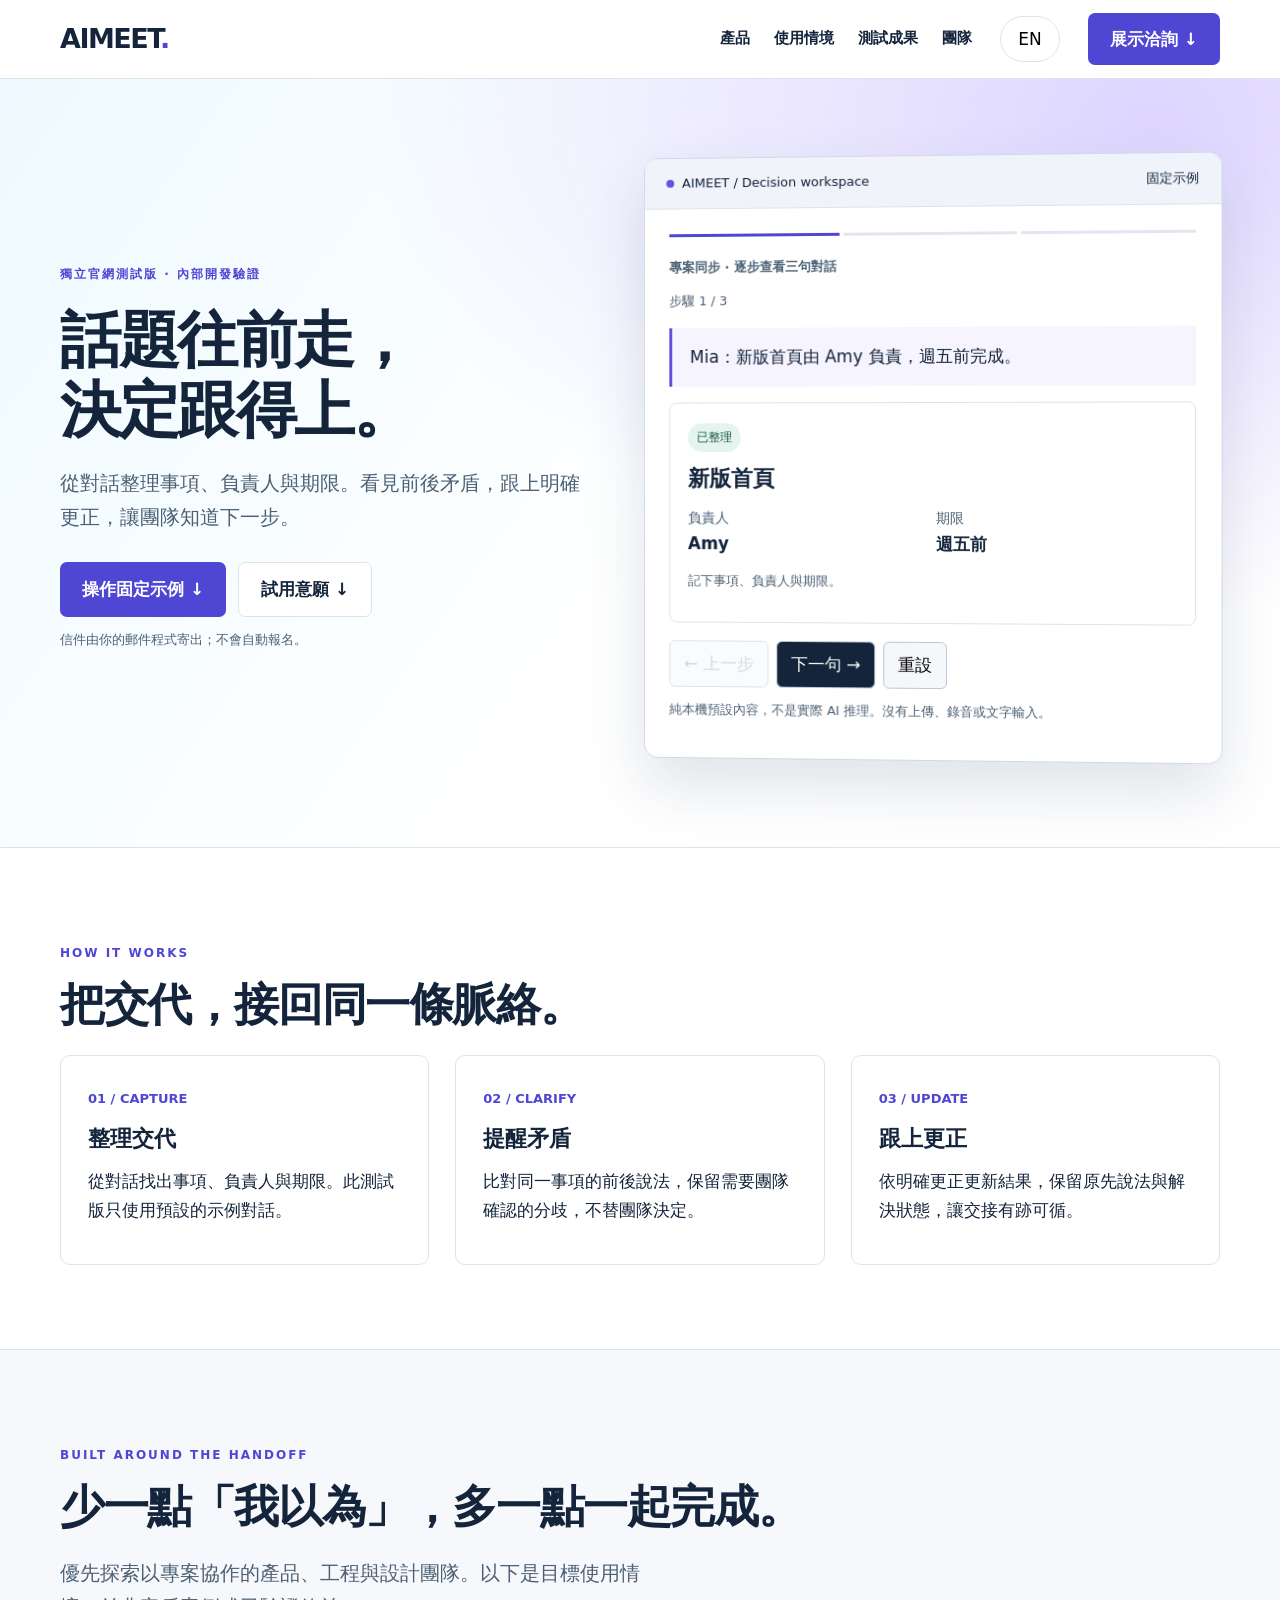
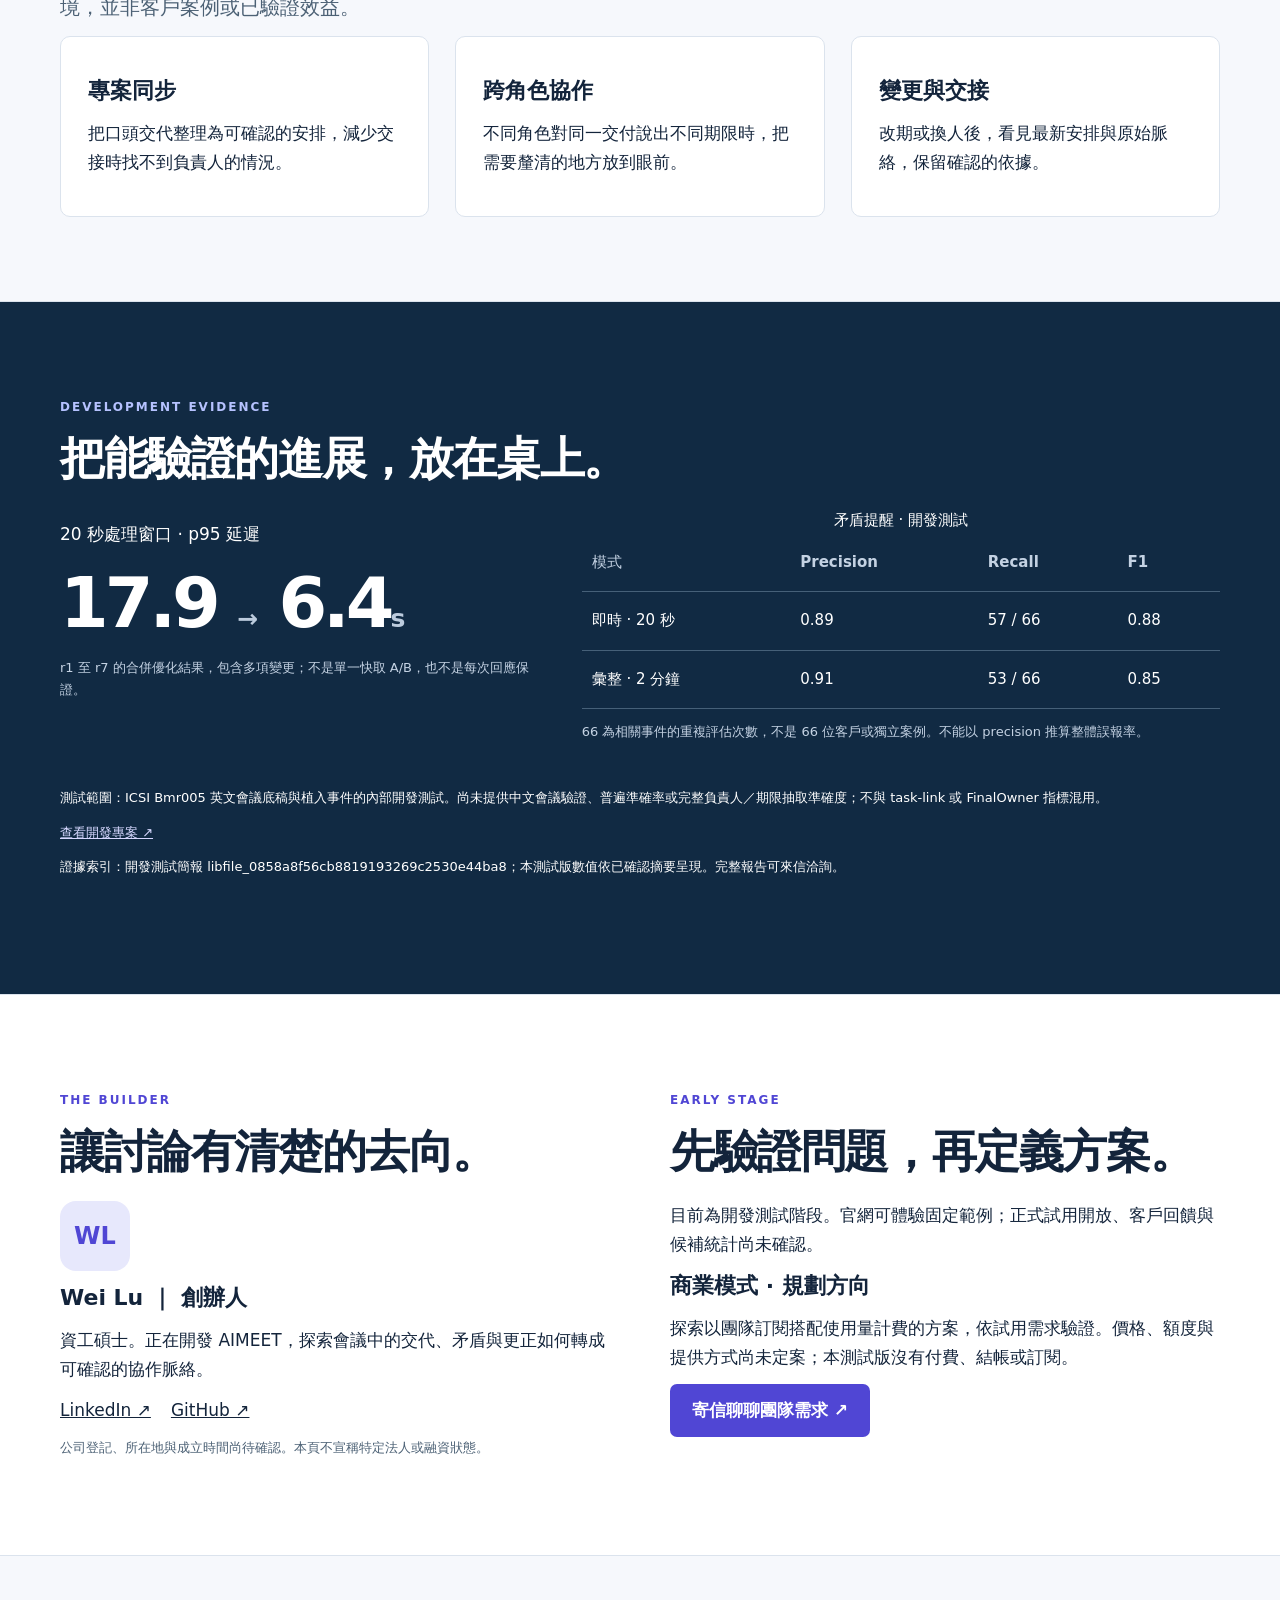
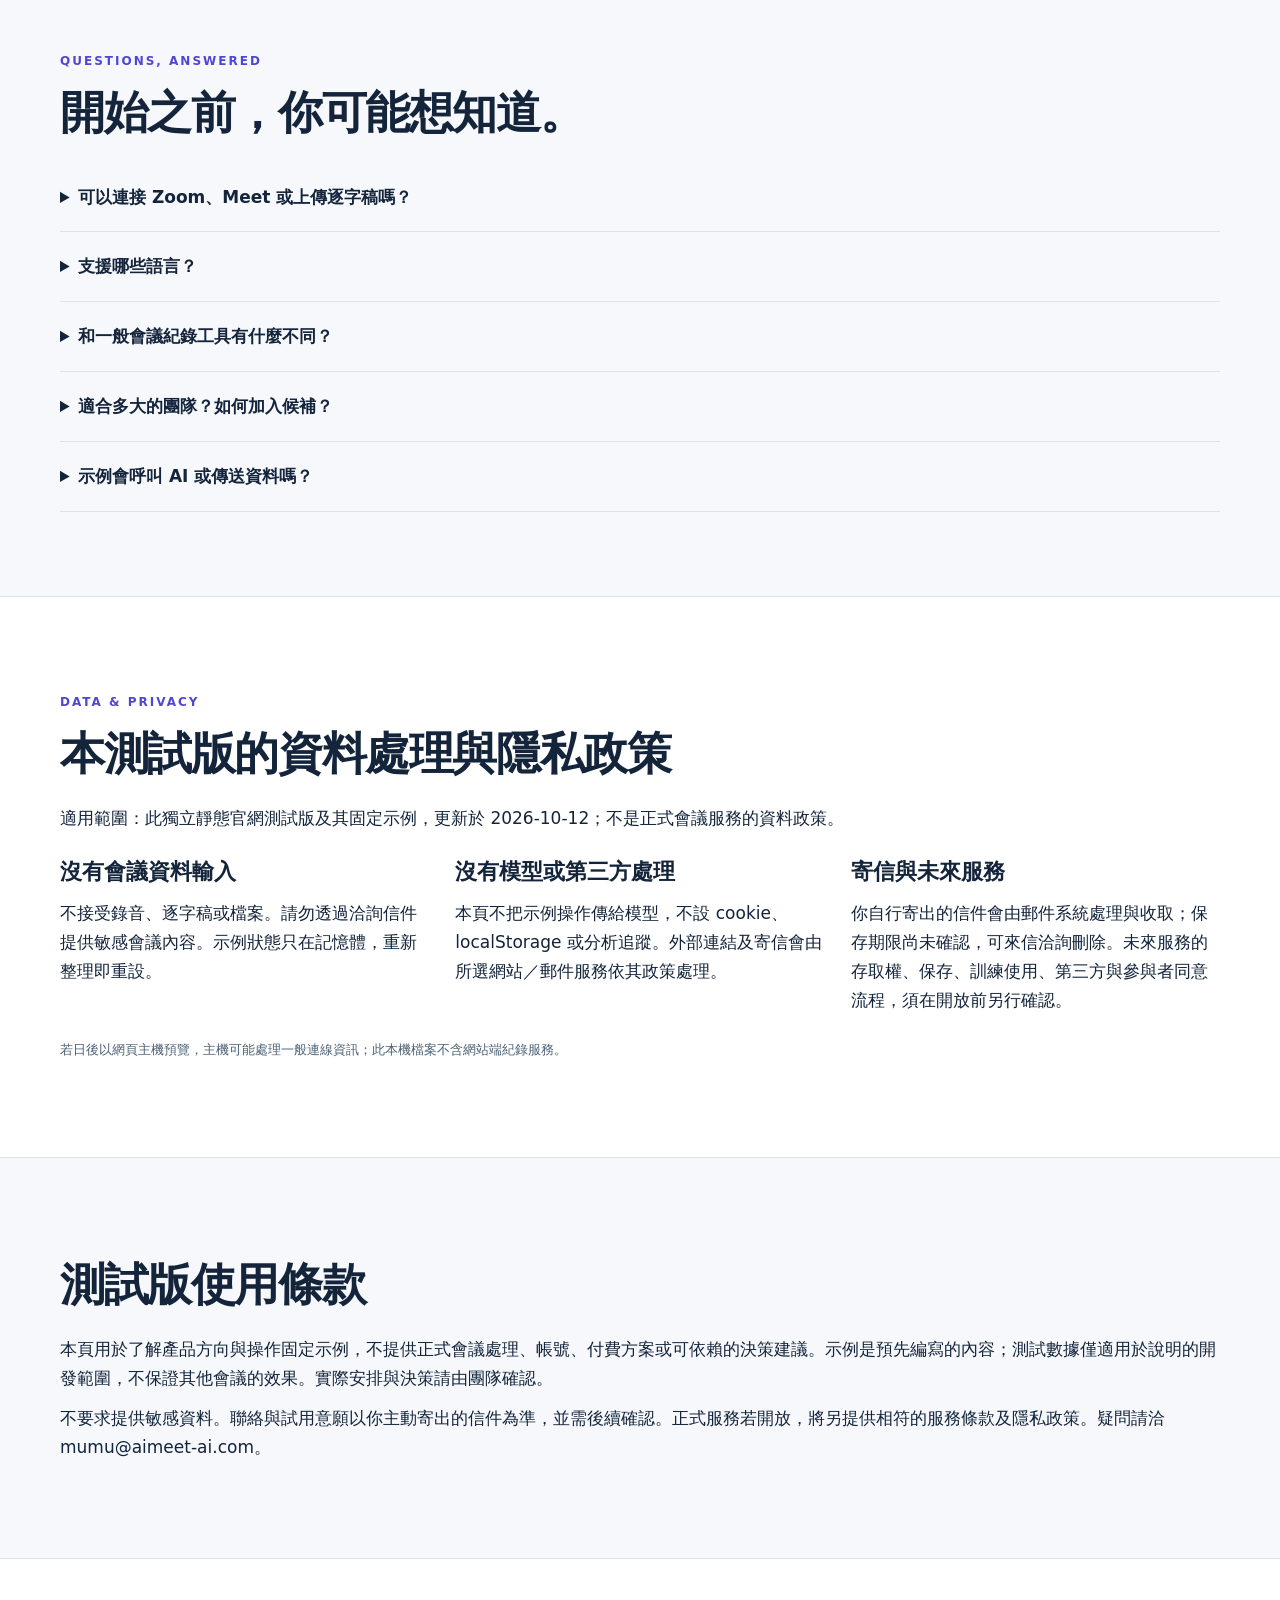
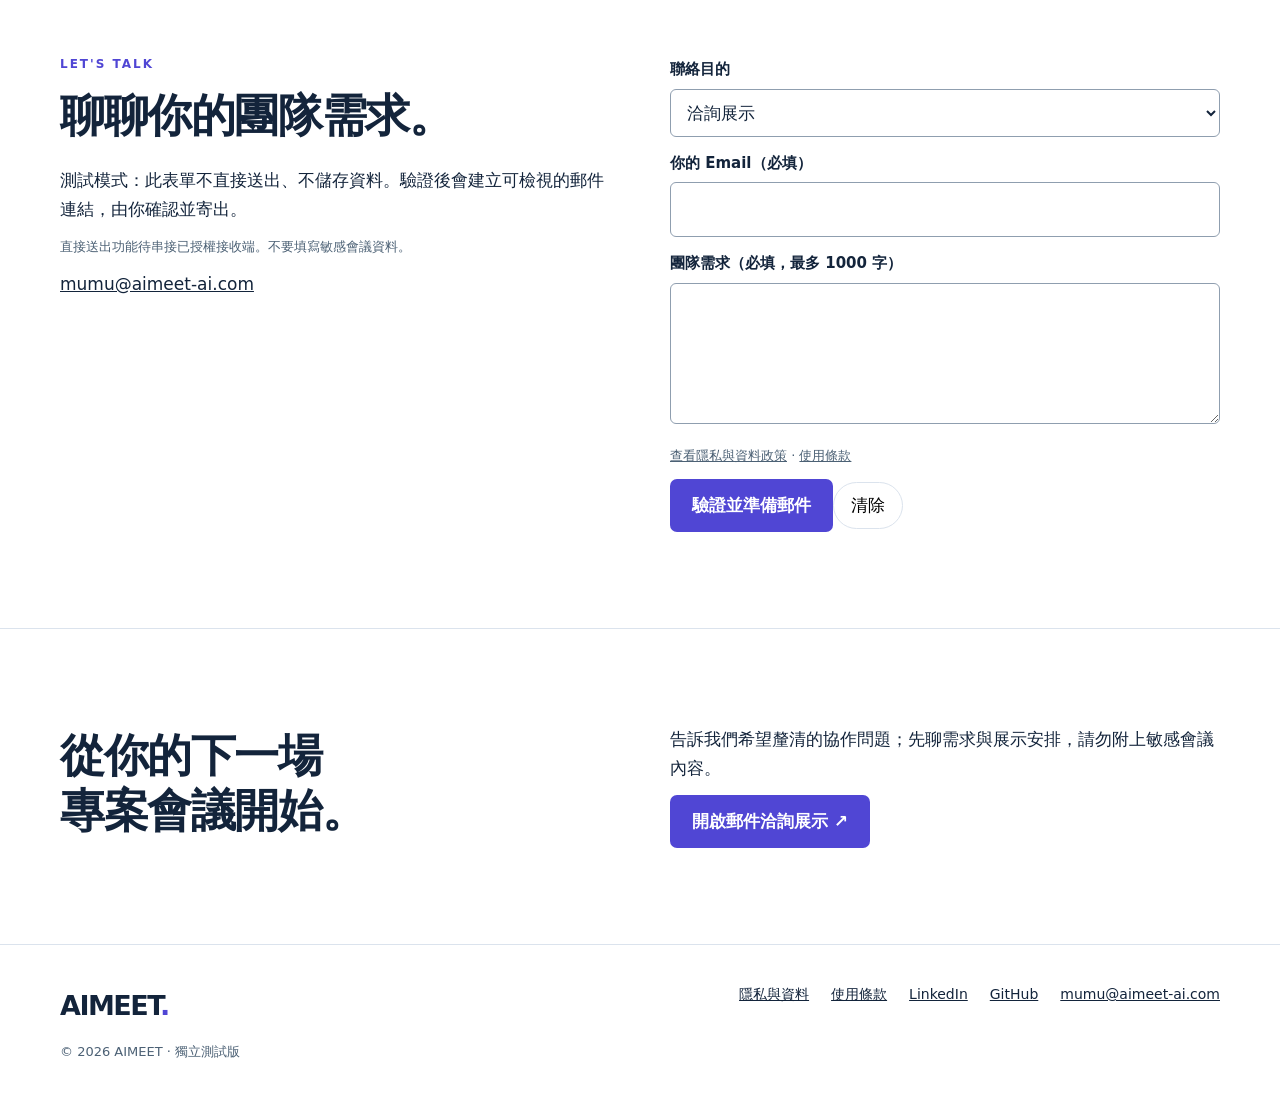
==== preview/index.html @ 1a79f0ee "Add independent bilingual website preview: index" ====
<!doctype html>
<html lang="zh-Hant">
<head><meta charset="utf-8"><meta name="viewport" content="width=device-width,initial-scale=1"><meta name="robots" content="noindex,nofollow"><meta name="description" content="AIMEET 獨立測試版：整理會議交代、提醒矛盾、跟上更正。"><title>AIMEET — 把討論接成共識</title>
<meta http-equiv="Content-Security-Policy" content="default-src 'none'; script-src 'unsafe-inline'; style-src 'unsafe-inline'; img-src data:; connect-src 'none'; font-src 'none'; form-action 'none'; base-uri 'none'">
<style>
:root{--ink:#13243b;--muted:#4c6175;--purple:#5046d4;--line:#dbe3ed;--paper:#f6f8fc}*{box-sizing:border-box}html{scroll-behavior:smooth;scroll-padding-top:90px}body{margin:0;font:17px/1.7 system-ui,-apple-system,"Segoe UI",sans-serif;color:var(--ink);background:white}a{color:inherit}button{font:inherit;cursor:pointer}a,button,summary{touch-action:manipulation}a:focus-visible,button:focus-visible,summary:focus-visible{outline:3px solid #e38800;outline-offset:5px}.wrap{width:min(1160px,calc(100% - 48px));margin:auto}.skip{position:absolute;left:12px;top:-80px;background:white;padding:12px;z-index:10}.skip:focus{top:12px}header{position:sticky;top:0;z-index:5;background:#fffffff2;border-bottom:1px solid var(--line)}.nav{display:flex;align-items:center;gap:28px;min-height:78px}.brand{font-weight:850;font-size:27px;letter-spacing:-1.5px;text-decoration:none}.brand span{color:var(--purple)}nav{display:flex;gap:24px;margin-left:auto}nav a{text-decoration:none;font-size:15px;font-weight:650}.lang{border:1px solid var(--line);border-radius:24px;background:white;padding:8px 17px;min-height:44px}.btn{display:inline-flex;align-items:center;justify-content:center;gap:14px;text-decoration:none;background:var(--purple);color:white;border:0;border-radius:7px;padding:12px 22px;font-weight:650;min-height:48px}.btn.light{color:var(--ink);background:white;border:1px solid var(--line)}.hero{padding:76px 0 86px;background:radial-gradient(ellipse at 90% 5%,#ddd5ff 0,transparent 48%),linear-gradient(125deg,#eefaff,#fff 55%)}.hero-grid{display:grid;grid-template-columns:1fr 1.1fr;gap:52px;align-items:center}.eyebrow{font:700 12px/1.5 system-ui;letter-spacing:2px;text-transform:uppercase;color:var(--purple)}h1{font-size:clamp(42px,4.8vw,68px);line-height:1.13;letter-spacing:-2.5px;margin:22px 0}h2{font-size:clamp(30px,3.5vw,46px);line-height:1.22;letter-spacing:-1.4px;margin:16px 0 22px}h3{font-size:22px;line-height:1.4;margin:12px 0}p{margin:12px 0}.lead{font-size:20px;color:var(--muted);max-width:600px}.actions{display:flex;gap:12px;flex-wrap:wrap;margin:28px 0 12px}.fine{font-size:13px;color:var(--muted)}.window{background:white;border:1px solid #d1d9e8;box-shadow:0 28px 60px #243e6225;border-radius:14px;overflow:hidden;transform:perspective(1800px) rotateY(-4deg)}.toolbar{background:#f0f3fa;padding:14px 22px;font-size:13px;display:flex;justify-content:space-between;border-bottom:1px solid var(--line)}.dot{display:inline-block;width:8px;height:8px;background:#6455df;border-radius:50%;margin-right:8px}.demo{padding:25px}.demo-title{font-size:13px;color:var(--muted);font-weight:700}.quote{padding:15px 18px;border-left:3px solid #6251d8;background:#f5f4ff;margin:16px 0}.state{font-size:12px;background:#e6f4ef;color:#175645;padding:4px 9px;border-radius:20px;display:inline-block}.state.warn{background:#fff0d9;color:#785000}.task{padding:18px;border:1px solid var(--line);border-radius:8px}.fields{display:grid;grid-template-columns:1fr 1fr;gap:12px}.fields small{display:block;color:var(--muted)}.controls{display:flex;gap:8px;flex-wrap:wrap;margin-top:18px}.controls button{background:#f5f7fb;border:1px solid #b9c7d8;border-radius:6px;padding:8px 14px;min-height:44px}.controls .active{background:var(--ink);color:white}.progress{display:flex;gap:4px;margin-bottom:20px}.progress i{height:3px;background:#e1e6ef;flex:1}.progress i.on{background:var(--purple)}section{padding:84px 0;border-top:1px solid var(--line)}.grid3{display:grid;grid-template-columns:repeat(3,1fr);gap:26px}.card{padding:27px;border:1px solid var(--line);border-radius:10px;background:white}.num{color:var(--purple);font:700 13px system-ui}.soft{background:var(--paper)}.dark{background:#112a43;color:white}.dark .eyebrow{color:#b6c2ff}.dark .fine,.dark .lead{color:#c4d2e3}.metrics{display:grid;grid-template-columns:.85fr 1.15fr;gap:50px;align-items:start}.big{font-size:70px;letter-spacing:-4px;font-weight:750;line-height:1.2}.big small{font-size:25px;letter-spacing:0;color:#bccbdd}table{border-collapse:collapse;width:100%;font-size:15px}th,td{padding:16px 10px;border-bottom:1px solid #466078;text-align:left}th{color:#c4d2e3;font-weight:550}.source{font-size:13px;padding:20px 0}.source a{color:#d6d8ff}details{border-bottom:1px solid var(--line);padding:20px 0}summary{font-weight:650;cursor:pointer}details p{color:var(--muted);max-width:900px}.split{display:grid;grid-template-columns:1fr 1fr;gap:60px}.avatar{width:70px;height:70px;background:#e7e8fc;color:var(--purple);border-radius:16px;display:grid;place-items:center;font-weight:750;font-size:24px}.links{display:flex;gap:20px}.policy{padding:25px;background:var(--paper);border-radius:8px;margin-top:20px}footer{padding:38px 0;border-top:1px solid var(--line)}.foot{display:flex;justify-content:space-between;gap:25px;flex-wrap:wrap}.legal{font-size:14px;display:flex;gap:22px;flex-wrap:wrap}[hidden]{display:none!important}@media(max-width:800px){.wrap{width:calc(100% - 32px)}.nav{gap:12px;flex-wrap:wrap;padding:14px 0}.lang{margin-left:auto}nav{order:3;width:100%;margin:0;justify-content:space-between;gap:10px}.hero{padding:46px 0}.hero-grid,.metrics,.split{grid-template-columns:1fr;gap:32px}.window{transform:none}.grid3{grid-template-columns:1fr}section{padding:54px 0}.big{font-size:55px}h1{letter-spacing:-1.5px}.toolbar{padding:12px}.demo{padding:18px}table{font-size:13px}th,td{padding:12px 5px}.nav .btn{display:none}}@media(prefers-reduced-motion:reduce){html{scroll-behavior:auto}}
form label{display:block;font-size:15px;font-weight:650;margin:14px 0 6px}input,select,textarea{width:100%;padding:12px;border:1px solid #8f9eaf;border-radius:6px;background:white;color:var(--ink);font:inherit}input:focus-visible,select:focus-visible,textarea:focus-visible{outline:3px solid #e38800;outline-offset:2px}button:disabled{opacity:.5;cursor:default}</style></head><body><a class="skip" href="#main" data-zh="跳至主要內容" data-en="Skip to content">跳至主要內容</a>
<header><div class="wrap nav"><a class="brand" href="#main">AIMEET<span>.</span></a><nav aria-label="Primary"><a href="#product" data-zh="產品" data-en="Product">產品</a><a href="#use" data-zh="使用情境" data-en="Use cases">使用情境</a><a href="#results" data-zh="測試成果" data-en="Evidence">測試成果</a><a href="#team" data-zh="團隊" data-en="Team">團隊</a></nav><button class="lang" id="lang" aria-label="Switch to English">EN</button><a class="btn" href="#contact" data-zh="展示洽詢 ↓" data-en="Discuss a demo ↓">展示洽詢 ↓</a></div></header>
<main id="main"><div class="hero"><div class="wrap hero-grid"><div><p class="eyebrow" data-zh="獨立官網測試版 · 內部開發驗證" data-en="Independent website preview · Internal validation">獨立官網測試版 · 內部開發驗證</p><h1 data-zh="話題往前走，<br>決定跟得上。" data-en="Keep the discussion moving.<br>Keep decisions aligned.">話題往前走，<br>決定跟得上。</h1><p class="lead" data-zh="從對話整理事項、負責人與期限。看見前後矛盾，跟上明確更正，讓團隊知道下一步。" data-en="Bring tasks, owners and deadlines together. Surface conflicting statements and follow explicit corrections so teams can see the next step.">從對話整理事項、負責人與期限。看見前後矛盾，跟上明確更正，讓團隊知道下一步。</p><div class="actions"><a class="btn" href="#demo" data-zh="操作固定示例 ↓" data-en="Try the fixed example ↓">操作固定示例 ↓</a><a class="btn light" href="#contact" data-zh="試用意願 ↓" data-en="Beta interest ↓">試用意願 ↓</a></div><p class="fine" data-zh="信件由你的郵件程式寄出；不會自動報名。" data-en="Your email app sends the message; no automatic signup.">信件由你的郵件程式寄出；不會自動報名。</p></div>
<div class="window" id="demo"><div class="toolbar"><span><i class="dot"></i>AIMEET / Decision workspace</span><span data-zh="固定示例" data-en="Fixed example">固定示例</span></div><div class="demo"><div class="progress" aria-hidden="true"><i class="on"></i><i></i><i></i></div><div class="demo-title" data-zh="專案同步 · 逐步查看三句對話" data-en="Project sync · Explore three statements">專案同步 · 逐步查看三句對話</div><div id="demo-output" aria-live="polite" aria-atomic="true"></div><div class="controls"><button id="prev" data-zh="← 上一步" data-en="← Previous">← 上一步</button><button id="next" class="active" data-zh="下一句 →" data-en="Next statement →">下一句 →</button><button id="reset" data-zh="重設" data-en="Reset">重設</button></div><p class="fine" data-zh="純本機預設內容，不是實際 AI 推理。沒有上傳、錄音或會議文字輸入。" data-en="Browser-local preset content, not live AI inference. No uploads, recording or meeting-text input.">純本機預設內容，不是實際 AI 推理。沒有上傳、錄音或文字輸入。</p></div></div></div></div>
<section id="product"><div class="wrap"><p class="eyebrow">HOW IT WORKS</p><h2 data-zh="把交代，接回同一條脈絡。" data-en="Keep every change in the same thread.">把交代，接回同一條脈絡。</h2><div class="grid3"><article class="card"><span class="num">01 / CAPTURE</span><h3 data-zh="整理交代" data-en="Capture commitments">整理交代</h3><p data-zh="從對話找出事項、負責人與期限。此測試版只使用預設的示例對話。" data-en="Identify tasks, owners and deadlines from a conversation. This preview uses only preset example dialogue.">從對話找出事項、負責人與期限。此測試版只使用預設的示例對話。</p></article><article class="card"><span class="num">02 / CLARIFY</span><h3 data-zh="提醒矛盾" data-en="Surface conflicts">提醒矛盾</h3><p data-zh="比對同一事項的前後說法，保留需要團隊確認的分歧，不替團隊決定。" data-en="Compare statements about the same task. Flag differences for the team to confirm rather than deciding for them.">比對同一事項的前後說法，保留需要團隊確認的分歧，不替團隊決定。</p></article><article class="card"><span class="num">03 / UPDATE</span><h3 data-zh="跟上更正" data-en="Follow corrections">跟上更正</h3><p data-zh="依明確更正更新結果，保留原先說法與解決狀態，讓交接有跡可循。" data-en="Update the result after an explicit correction and retain earlier statements and resolution status for a traceable handoff.">依明確更正更新結果，保留原先說法與解決狀態，讓交接有跡可循。</p></article></div></div></section>
<section class="soft" id="use"><div class="wrap"><p class="eyebrow">BUILT AROUND THE HANDOFF</p><h2 data-zh="少一點「我以為」，多一點一起完成。" data-en="Less ambiguity. A clearer handoff.">少一點「我以為」，多一點一起完成。</h2><p class="lead" data-zh="優先探索以專案協作的產品、工程與設計團隊。以下是目標使用情境，並非客戶案例或已驗證效益。" data-en="The initial focus is project-based product, engineering and design teams. These are intended use cases, not customer stories or proven benefits.">優先探索以專案協作的產品、工程與設計團隊。以下是目標使用情境，並非客戶案例或已驗證效益。</p><div class="grid3"><article class="card"><h3 data-zh="專案同步" data-en="Project syncs">專案同步</h3><p data-zh="把口頭交代整理為可確認的安排，減少交接時找不到負責人的情況。" data-en="Turn spoken commitments into arrangements the team can confirm, including who owns each next step.">把口頭交代整理為可確認的安排，減少交接時找不到負責人的情況。</p></article><article class="card"><h3 data-zh="跨角色協作" data-en="Cross-functional work">跨角色協作</h3><p data-zh="不同角色對同一交付說出不同期限時，把需要釐清的地方放到眼前。" data-en="Bring conflicting deadlines for the same deliverable into view across roles.">不同角色對同一交付說出不同期限時，把需要釐清的地方放到眼前。</p></article><article class="card"><h3 data-zh="變更與交接" data-en="Changes and handoffs">變更與交接</h3><p data-zh="改期或換人後，看見最新安排與原始脈絡，保留確認的依據。" data-en="See the latest arrangement after a schedule or owner change, alongside the context for confirmation.">改期或換人後，看見最新安排與原始脈絡，保留確認的依據。</p></article></div></div></section>
<section class="dark" id="results"><div class="wrap"><p class="eyebrow">DEVELOPMENT EVIDENCE</p><h2 data-zh="把能驗證的進展，放在桌上。" data-en="Put verifiable progress on the table.">把能驗證的進展，放在桌上。</h2><div class="metrics"><div><p data-zh="20 秒處理窗口 · p95 延遲" data-en="20-second processing windows · p95 latency">20 秒處理窗口 · p95 延遲</p><div class="big">17.9 <small>→</small> 6.4<small>s</small></div><p class="fine" data-zh="r1 至 r7 的合併優化結果，包含多項變更；不是單一快取 A/B，也不是每次回應保證。" data-en="Combined optimizations from r1 to r7, involving multiple changes. Not a cache-only A/B test or a response-time guarantee.">r1 至 r7 的合併優化結果，包含多項變更；不是單一快取 A/B，也不是每次回應保證。</p></div><div><table><caption data-zh="矛盾提醒 · 開發測試" data-en="Conflict alerts · Development test">矛盾提醒 · 開發測試</caption><thead><tr><th data-zh="模式" data-en="Mode">模式</th><th>Precision</th><th>Recall</th><th>F1</th></tr></thead><tbody><tr><td data-zh="即時 · 20 秒" data-en="Immediate · 20s">即時 · 20 秒</td><td>0.89</td><td>57 / 66</td><td>0.88</td></tr><tr><td data-zh="彙整 · 2 分鐘" data-en="Summary · 2 min">彙整 · 2 分鐘</td><td>0.91</td><td>53 / 66</td><td>0.85</td></tr></tbody></table><p class="fine" data-zh="66 為相關事件的重複評估次數，不是 66 位客戶或獨立案例。不能以 precision 推算整體誤報率。" data-en="66 counts repeated evaluations of relevant events, not 66 customers or independent cases. Precision does not establish an overall false-positive rate.">66 為相關事件的重複評估次數，不是 66 位客戶或獨立案例。不能以 precision 推算整體誤報率。</p></div></div><div class="source"><p data-zh="測試範圍：ICSI Bmr005 英文會議底稿與植入事件的內部開發測試。尚未提供中文會議驗證、普遍準確率或完整負責人／期限抽取準確度；不與 task-link 或 FinalOwner 指標混用。" data-en="Scope: internal development tests using the English ICSI Bmr005 meeting and injected events. Chinese meeting validation, general accuracy and complete owner/deadline extraction accuracy are not established. These results are separate from task-link and FinalOwner metrics.">測試範圍：ICSI Bmr005 英文會議底稿與植入事件的內部開發測試。尚未提供中文會議驗證、普遍準確率或完整負責人／期限抽取準確度；不與 task-link 或 FinalOwner 指標混用。</p><a href="https://github.com/Weiqd7779/Aimeet" data-zh="查看開發專案 ↗" data-en="View the development project ↗">查看開發專案 ↗</a><p data-zh="證據索引：開發測試簡報 libfile_0858a8f56cb8819193269c2530e44ba8；本測試版數值依已確認摘要呈現。完整報告可來信洽詢。" data-en="Evidence index: development-test presentation libfile_0858a8f56cb8819193269c2530e44ba8. This preview uses the confirmed summary; email to discuss the full report.">證據索引：開發測試簡報 libfile_0858a8f56cb8819193269c2530e44ba8；本測試版數值依已確認摘要呈現。完整報告可來信洽詢。</p></div></div></section>
<section id="team"><div class="wrap split"><div><p class="eyebrow">THE BUILDER</p><h2 data-zh="讓討論有清楚的去向。" data-en="Give conversations a clear next step.">讓討論有清楚的去向。</h2><div class="avatar" aria-hidden="true">WL</div><h3 data-zh="Wei Lu ｜ 創辦人" data-en="Wei Lu | Founder">Wei Lu ｜ 創辦人</h3><p data-zh="資工碩士。正在開發 AIMEET，探索會議中的交代、矛盾與更正如何轉成可確認的協作脈絡。" data-en="Master's degree in computer science. Building AIMEET to explore how commitments, conflicts and corrections in meetings can become context teams can confirm.">資工碩士。正在開發 AIMEET，探索會議中的交代、矛盾與更正如何轉成可確認的協作脈絡。</p><div class="links"><a href="https://linkedin.com/in/weiweilulu">LinkedIn ↗</a><a href="https://github.com/Weiqd7779">GitHub ↗</a></div><p class="fine" data-zh="公司登記、所在地與成立時間尚待確認。本頁不宣稱特定法人或融資狀態。" data-en="Company registration, location and founding date await confirmation. This page makes no claim about a legal entity or funding status.">公司登記、所在地與成立時間尚待確認。本頁不宣稱特定法人或融資狀態。</p></div><div><p class="eyebrow">EARLY STAGE</p><h2 data-zh="先驗證問題，再定義方案。" data-en="Validate the need. Shape the offering.">先驗證問題，再定義方案。</h2><p data-zh="目前為開發測試階段。官網可體驗固定範例；正式試用開放、客戶回饋與候補統計尚未確認。" data-en="Currently in development testing. This website offers a fixed example; service availability, customer feedback and waitlist counts are not confirmed.">目前為開發測試階段。官網可體驗固定範例；正式試用開放、客戶回饋與候補統計尚未確認。</p><h3 data-zh="商業模式 · 規劃方向" data-en="Business model · Proposed direction">商業模式 · 規劃方向</h3><p data-zh="探索以團隊訂閱搭配使用量計費的方案，依試用需求驗證。價格、額度與提供方式尚未定案；本測試版沒有付費、結帳或訂閱。" data-en="Explore team subscriptions with usage-based pricing, subject to validation with prospective users. Prices, allowances and delivery are undecided. This preview has no payments, checkout or subscriptions.">探索以團隊訂閱搭配使用量計費的方案，依試用需求驗證。價格、額度與提供方式尚未定案；本測試版沒有付費、結帳或訂閱。</p><a class="btn" href="mailto:mumu@aimeet-ai.com?subject=AIMEET%20Team%20Needs" data-zh="寄信聊聊團隊需求 ↗" data-en="Email your team needs ↗">寄信聊聊團隊需求 ↗</a></div></div></section>
<section class="soft" id="faq"><div class="wrap"><p class="eyebrow">QUESTIONS, ANSWERED</p><h2 data-zh="開始之前，你可能想知道。" data-en="Before you get started.">開始之前，你可能想知道。</h2>
<details><summary data-zh="可以連接 Zoom、Meet 或上傳逐字稿嗎？" data-en="Can I connect Zoom or Meet, or upload a transcript?">可以連接 Zoom、Meet 或上傳逐字稿嗎？</summary><p data-zh="本測試版沒有會議平台連接、上傳或錄音。僅播放固定範例；正式接入方式尚待確認，歡迎寄信洽詢。" data-en="This preview has no platform integrations, uploads or recording. It plays fixed examples only. Service input methods are not confirmed; email to discuss them.">本測試版沒有會議平台連接、上傳或錄音。僅播放固定範例；正式接入方式尚待確認，歡迎寄信洽詢。</p></details>
<details><summary data-zh="支援哪些語言？" data-en="Which languages are supported?">支援哪些語言？</summary><p data-zh="網站與固定示例提供繁體中文、英文。開發測試以英文會議底稿為基礎；中文產品效果與語言支援範圍尚未驗證。" data-en="The website and fixed example are available in Traditional Chinese and English. Development tests use an English meeting; Chinese performance and production language coverage are unverified.">網站與固定示例提供繁體中文、英文。開發測試以英文會議底稿為基礎；中文產品效果與語言支援範圍尚未驗證。</p></details>
<details><summary data-zh="和一般會議紀錄工具有什麼不同？" data-en="How does this differ from meeting notes?">和一般會議紀錄工具有什麼不同？</summary><p data-zh="產品方向是追蹤交代的變化與需要確認的矛盾，讓負責人和期限的脈絡保持連續。固定示例展示設計方向，不是實際客戶效益證明。" data-en="The product direction focuses on changing commitments and conflicts that need confirmation, preserving context for owners and deadlines. The fixed example illustrates the design direction, not proven customer benefits.">產品方向是追蹤交代的變化與需要確認的矛盾，讓負責人和期限的脈絡保持連續。固定示例展示設計方向，不是實際客戶效益證明。</p></details>
<details><summary data-zh="適合多大的團隊？如何加入候補？" data-en="What team size is suitable, and how do I express interest?">適合多大的團隊？如何加入候補？</summary><p data-zh="優先探索專案協作團隊，尚未驗證最佳人數規模。點選試用意願按鈕會開啟郵件程式；寄信後另行確認，不會自動建立帳號或加入名單。" data-en="The focus is project-based teams; an ideal team size is not established. Beta-interest buttons open your email app. Any arrangement is confirmed separately after you send a message; no account or waitlist entry is created automatically.">優先探索專案協作團隊，尚未驗證最佳人數規模。點選試用意願按鈕會開啟郵件程式；寄信後另行確認，不會自動建立帳號或加入名單。</p></details>
<details><summary data-zh="示例會呼叫 AI 或傳送資料嗎？" data-en="Does the example call AI or send data?">示例會呼叫 AI 或傳送資料嗎？</summary><p data-zh="不會。示例只切換瀏覽器記憶體中的固定文字。沒有 API、追蹤器或表單資料接收服務，也不保存示例操作。" data-en="No. The example only switches preset text in browser memory. There is no API, tracker or form-receiving service, and example actions are not saved.">不會。示例只切換瀏覽器記憶體中的固定文字。沒有 API、追蹤器或表單收集服務，也不保存示例操作。</p></details>
</div></section>
<section id="privacy"><div class="wrap"><p class="eyebrow">DATA & PRIVACY</p><h2 data-zh="本測試版的資料處理與隱私政策" data-en="Data handling and privacy for this preview">本測試版的資料處理與隱私政策</h2><p data-zh="適用範圍：此獨立靜態官網測試版及其固定示例，更新於 2026-10-12；不是正式會議服務的資料政策。" data-en="Scope: this independent static website preview and its fixed example, updated 2026-10-12. This is not a data policy for a production meeting service.">適用範圍：此獨立靜態官網測試版及其固定示例，更新於 2026-10-12；不是正式會議服務的資料政策。</p><div class="grid3"><div><h3 data-zh="沒有會議資料輸入" data-en="No meeting input">沒有會議資料輸入</h3><p data-zh="不接受錄音、逐字稿或檔案。請勿透過洽詢信件提供敏感會議內容。示例狀態只在記憶體，重新整理即重設。" data-en="No recordings, transcripts or files are accepted. Do not include sensitive meeting content in inquiries. Example state exists only in memory and resets on reload.">不接受錄音、逐字稿或檔案。請勿透過洽詢信件提供敏感會議內容。示例狀態只在記憶體，重新整理即重設。</p></div><div><h3 data-zh="沒有模型或第三方處理" data-en="No model or third-party processing">沒有模型或第三方處理</h3><p data-zh="本頁不把示例操作傳給模型，不設 cookie、localStorage 或分析追蹤。外部連結及寄信會由所選網站／郵件服務依其政策處理。" data-en="The page does not send example actions to a model and sets no cookies, localStorage or analytics. External links and email use the selected website or mail service under its policies.">本頁不把示例操作傳給模型，不設 cookie、localStorage 或分析追蹤。外部連結及寄信會由所選網站／郵件服務依其政策處理。</p></div><div><h3 data-zh="寄信與未來服務" data-en="Email and future service">寄信與未來服務</h3><p data-zh="你自行寄出的信件會由郵件系統處理與收取；保存期限尚未確認，可來信洽詢刪除。未來服務的存取權、保存、訓練使用、第三方與參與者同意流程，須在開放前另行確認。" data-en="Messages you send are processed and received through email systems. Retention is unconfirmed; email to discuss deletion. Future service access, retention, training use, third parties and participant consent must be defined before launch.">你自行寄出的信件會由郵件系統處理與收取；保存期限尚未確認，可來信洽詢刪除。未來服務的存取權、保存、訓練使用、第三方與參與者同意流程，須在開放前另行確認。</p></div></div><p class="fine" data-zh="若日後以網頁主機預覽，主機可能處理一般連線資訊；此本機檔案不含網站端紀錄服務。" data-en="If later hosted, the host may process ordinary connection information. This local file includes no website logging service.">若日後以網頁主機預覽，主機可能處理一般連線資訊；此本機檔案不含網站端紀錄服務。</p></div></section>
<section id="terms" class="soft"><div class="wrap"><h2 data-zh="測試版使用條款" data-en="Preview terms">測試版使用條款</h2><p data-zh="本頁用於了解產品方向與操作固定示例，不提供正式會議處理、帳號、付費方案或可依賴的決策建議。示例是預先編寫的內容；測試數據僅適用於說明的開發範圍，不保證其他會議的效果。實際安排與決策請由團隊確認。" data-en="This page explains the product direction and provides a fixed example. It offers no production meeting processing, accounts, paid plans or decision advice to rely on. Example content is prewritten; test metrics apply only to the stated development scope and do not guarantee results for other meetings. Teams should confirm real arrangements and decisions.">本頁用於了解產品方向與操作固定示例，不提供正式會議處理、帳號、付費方案或可依賴的決策建議。示例是預先編寫的內容；測試數據僅適用於說明的開發範圍，不保證其他會議的效果。實際安排與決策請由團隊確認。</p><p data-zh="不要求提供敏感資料。聯絡與試用意願以你主動寄出的信件為準，並需後續確認。正式服務若開放，將另提供相符的服務條款及隱私政策。疑問請洽 mumu@aimeet-ai.com。" data-en="Sensitive data is not requested. Contact and beta interest depend on an email you choose to send and require follow-up confirmation. A future production service will need its own matching terms and privacy policy. Questions: mumu@aimeet-ai.com.">不要求提供敏感資料。聯絡與試用意願以你主動寄出的信件為準，並需後續確認。正式服務若開放，將另提供相符的服務條款及隱私政策。疑問請洽 mumu@aimeet-ai.com。</p></div></section>
<section id="contact"><div class="wrap split"><div><p class="eyebrow">LET'S TALK</p><h2 data-zh="聊聊你的團隊需求。" data-en="Tell us what your team needs.">聊聊你的團隊需求。</h2><p data-zh="測試模式：此表單不直接送出、不儲存資料。驗證後會建立可檢視的郵件連結，由你確認並寄出。" data-en="Test mode: this form does not submit or store data. After validation, it creates an email link for you to review and send.">測試模式：此表單不直接送出、不儲存資料。驗證後會建立可檢視的郵件連結，由你確認並寄出。</p><p class="fine" data-zh="直接送出功能待串接已授權接收端。不要填寫敏感會議資料。" data-en="Direct submission awaits an authorized receiving service. Do not enter sensitive meeting content.">直接送出功能待串接已授權接收端。不要填寫敏感會議資料。</p><a href="mailto:mumu@aimeet-ai.com">mumu@aimeet-ai.com</a></div><form id="inquiry"><label for="purpose" data-zh="聯絡目的" data-en="Purpose">聯絡目的</label><select id="purpose" required><option value="Demo" data-zh="洽詢展示" data-en="Discuss a demo">洽詢展示</option><option value="Beta interest" data-zh="試用意願" data-en="Beta interest">試用意願</option></select><label for="email" data-zh="你的 Email（必填）" data-en="Your email (required)">你的 Email（必填）</label><input id="email" type="email" maxlength="160" autocomplete="email" required><label for="message" data-zh="團隊需求（必填，最多 1000 字）" data-en="Team needs (required, up to 1000 characters)">團隊需求（必填，最多 1000 字）</label><textarea id="message" rows="4" maxlength="1000" required></textarea><p class="fine"><a href="privacy.html" data-zh="查看隱私與資料政策" data-en="Read privacy & data policy">查看隱私與資料政策</a> · <a href="terms.html" data-zh="使用條款" data-en="Terms">使用條款</a></p><button class="btn" type="submit" data-zh="驗證並準備郵件" data-en="Validate and prepare email">驗證並準備郵件</button><button class="lang" type="reset" data-zh="清除" data-en="Clear">清除</button><p id="form-status" role="status" class="fine"></p><a id="email-draft" class="btn light" hidden data-zh="開啟郵件程式（尚未寄出） ↗" data-en="Open email app (not sent) ↗">開啟郵件程式（尚未寄出） ↗</a></form></div></section><section><div class="wrap split"><h2 data-zh="從你的下一場<br>專案會議開始。" data-en="Start with your next<br>project conversation.">從你的下一場<br>專案會議開始。</h2><div><p data-zh="告訴我們希望釐清的協作問題；先聊需求與展示安排，請勿附上敏感會議內容。" data-en="Tell us about the collaboration problem you want to clarify. Discuss needs and a demo arrangement first; do not attach sensitive meeting content.">告訴我們希望釐清的協作問題；先聊需求與展示安排，請勿附上敏感會議內容。</p><a class="btn" href="mailto:mumu@aimeet-ai.com?subject=AIMEET%20Demo" data-zh="開啟郵件洽詢展示 ↗" data-en="Open email to discuss a demo ↗">開啟郵件洽詢展示 ↗</a></div></div></section></main>
<footer><div class="wrap foot"><div><a class="brand" href="#main">AIMEET<span>.</span></a><p class="fine" data-zh="© 2026 AIMEET · 獨立測試版" data-en="© 2026 AIMEET · Independent preview">© 2026 AIMEET · 獨立測試版</p></div><div class="legal"><a href="privacy.html" data-zh="隱私與資料" data-en="Privacy & data">隱私與資料</a><a href="terms.html" data-zh="使用條款" data-en="Terms">使用條款</a><a href="https://linkedin.com/in/weiweilulu">LinkedIn</a><a href="https://github.com/Weiqd7779">GitHub</a><a href="mailto:mumu@aimeet-ai.com">mumu@aimeet-ai.com</a></div></div></footer>
<noscript><p class="wrap">此頁需要 JavaScript 切換語言與固定示例，中文內容與 Email 連結仍可使用。 JavaScript enables language switching and the fixed example.</p></noscript>
<script>
let language='zh',step=0;
const examples={
zh:[['Mia：新版首頁由 Amy 負責，週五前完成。','已整理','Amy','週五前','記下事項、負責人與期限。'],['Ben：新版首頁不是下週一才交付嗎？','期限待確認','Amy','週五前 / 下週一？','兩種說法並存，請團隊確認；不自動選擇期限。'],['Mia：更正，期限改為下週一，Amy 負責。','已依更正更新','Amy','下週一','週五前 → 下週一。保留對話脈絡，提醒狀態已解決。']],
en:[['Mia: Amy owns the new homepage, due Friday.','Captured','Amy','By Friday','Capture the task, owner and deadline.'],['Ben: Was the new homepage due next Monday?','Deadline needs confirmation','Amy','Friday / next Monday?','Both statements are retained for the team to confirm; no deadline is chosen automatically.'],['Mia: Correction: the deadline is next Monday. Amy owns it.','Updated after correction','Amy','Next Monday','Friday → next Monday. Keep the conversation context; the alert is resolved.']]};
function render(){let x=examples[language][step];let labels=language==='zh'?['新版首頁','負責人','期限','步驟']:['New homepage','Owner','Deadline','Step'];document.getElementById('demo-output').innerHTML='<p class="fine">'+labels[3]+' '+(step+1)+' / 3</p><div class="quote">'+x[0]+'</div><div class="task"><span class="state '+(step===1?'warn':'')+'">'+x[1]+'</span><h3>'+labels[0]+'</h3><div class="fields"><div><small>'+labels[1]+'</small><strong>'+x[2]+'</strong></div><div><small>'+labels[2]+'</small><strong>'+x[3]+'</strong></div></div><p class="fine">'+x[4]+'</p></div>';document.querySelectorAll('.progress i').forEach((e,i)=>e.classList.toggle('on',i<=step));document.getElementById('prev').disabled=step===0;document.getElementById('next').disabled=step===2;}
document.getElementById('lang').addEventListener('click',()=>{language=language==='zh'?'en':'zh';document.documentElement.lang=language==='zh'?'zh-Hant':'en';document.querySelectorAll('[data-zh]').forEach(e=>e.innerHTML=e.dataset[language]);let b=document.getElementById('lang');b.textContent=language==='zh'?'EN':'中文';b.setAttribute('aria-label',language==='zh'?'Switch to English':'切換至繁體中文');document.title=language==='zh'?'AIMEET — 把討論接成共識':'AIMEET — Keep decisions aligned';render();});
document.getElementById('next').addEventListener('click',()=>{step=Math.min(2,step+1);render();});
document.getElementById('prev').addEventListener('click',()=>{step=Math.max(0,step-1);render();});
document.getElementById('reset').addEventListener('click',()=>{step=0;render();});render();
const inquiry=document.getElementById('inquiry'), draft=document.getElementById('email-draft'), status=document.getElementById('form-status');
function clearDraft(){draft.hidden=true;draft.removeAttribute('href');status.textContent='';}
inquiry.addEventListener('input',clearDraft);
inquiry.addEventListener('reset',clearDraft);
inquiry.addEventListener('submit',event=>{event.preventDefault();const email=document.getElementById('email'),message=document.getElementById('message');message.setCustomValidity(message.value.trim()?'':(language==='zh'?'請描述團隊需求。':'Please describe your team needs.'));if(!inquiry.reportValidity())return;draft.href='mailto:mumu@aimeet-ai.com?subject='+encodeURIComponent('AIMEET '+document.getElementById('purpose').value)+'&body='+encodeURIComponent('Reply email: '+email.value.trim()+'\n\n'+message.value.trim());draft.hidden=false;status.textContent=language==='zh'?'郵件草稿連結已準備。尚未送出；請開啟郵件程式檢查後寄出。':'Email draft link ready. Nothing has been sent; open your email app to review and send.';});
document.getElementById('message').addEventListener('input',event=>event.target.setCustomValidity(''));
document.getElementById('lang').addEventListener('click',clearDraft);
</script></body></html>
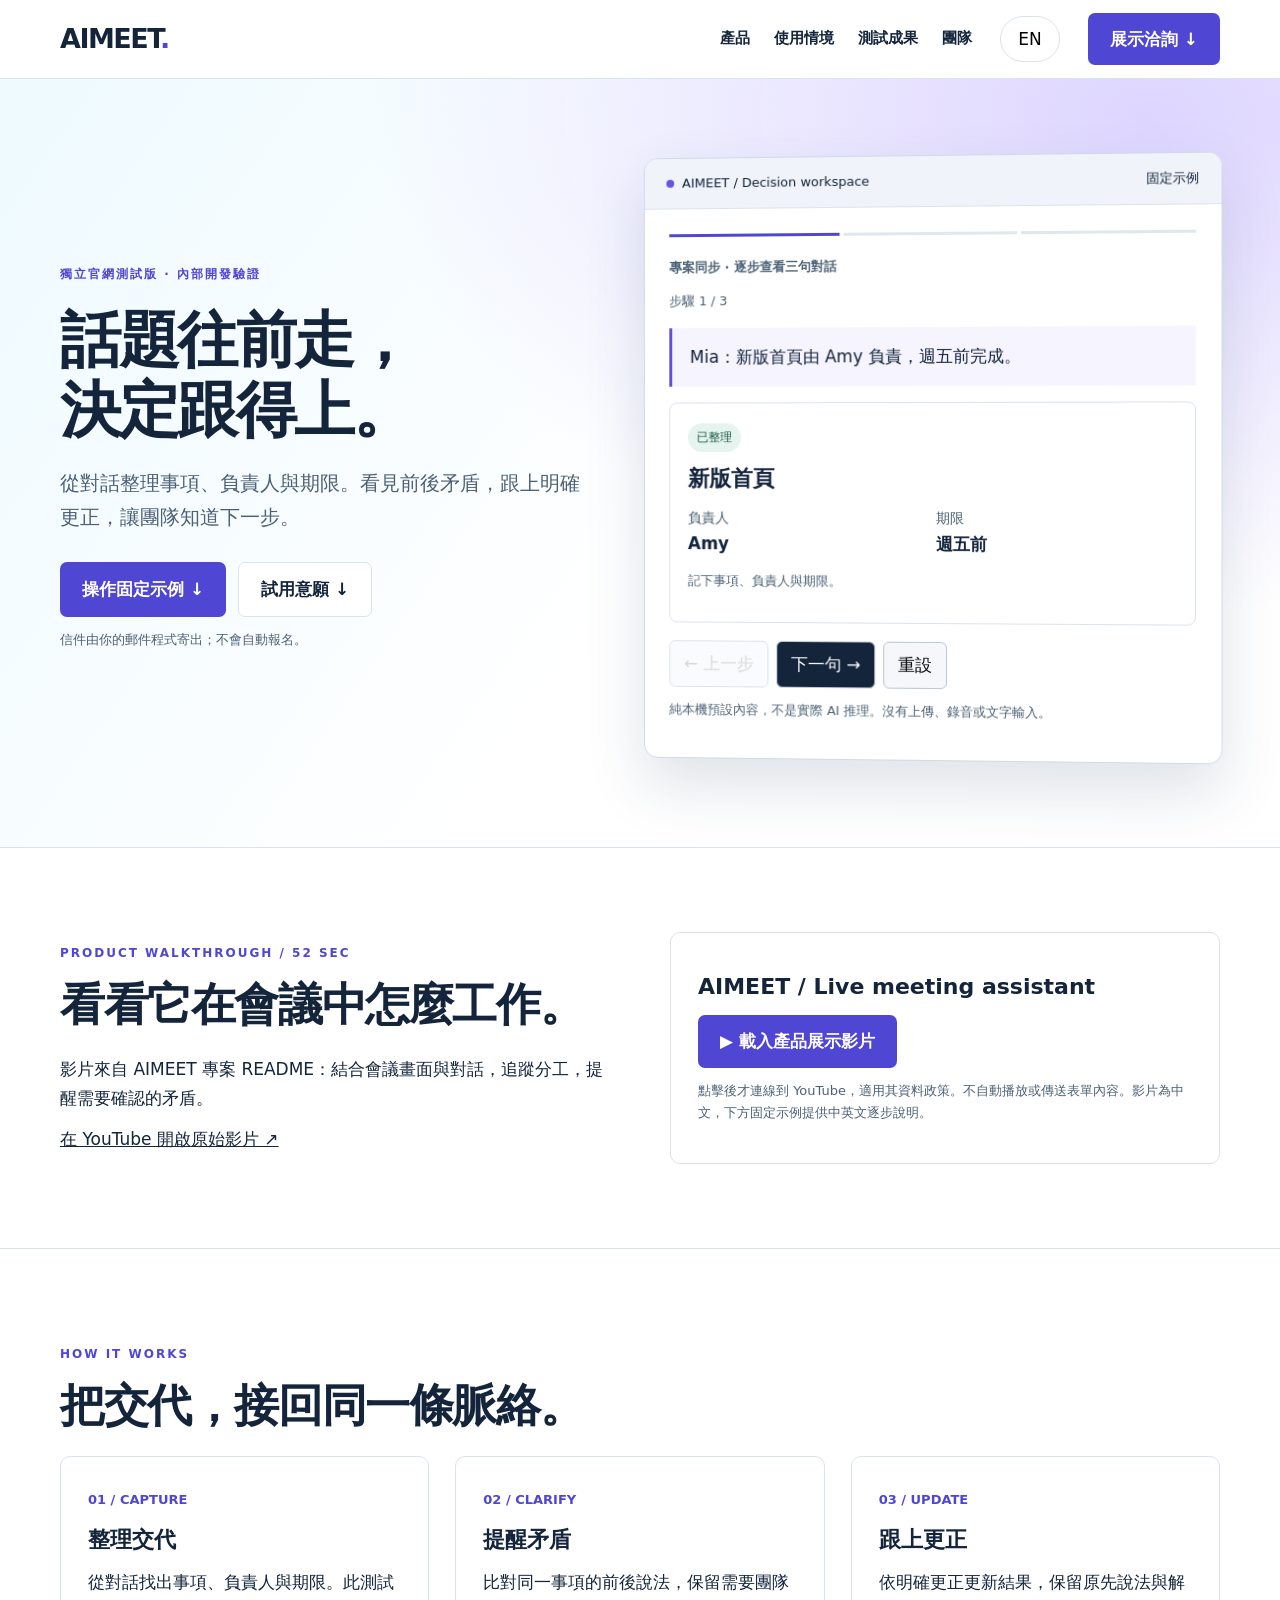
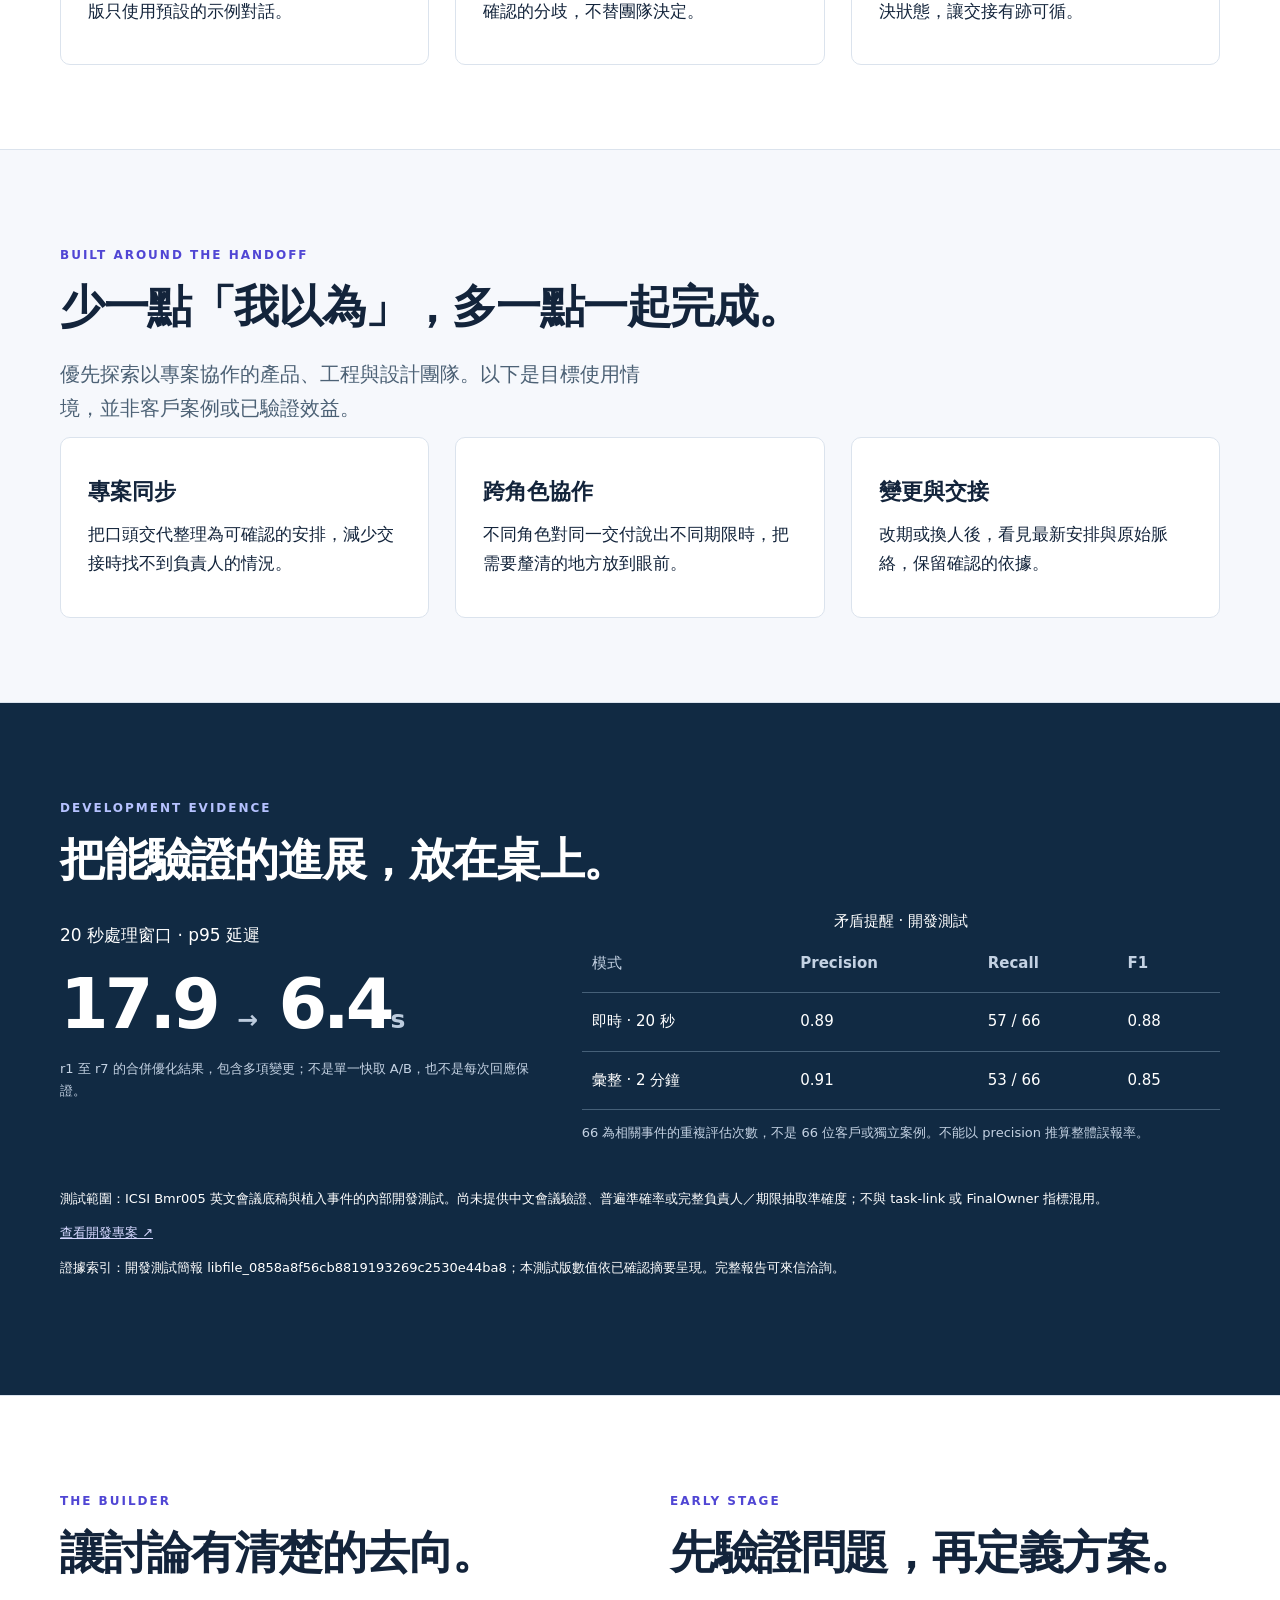
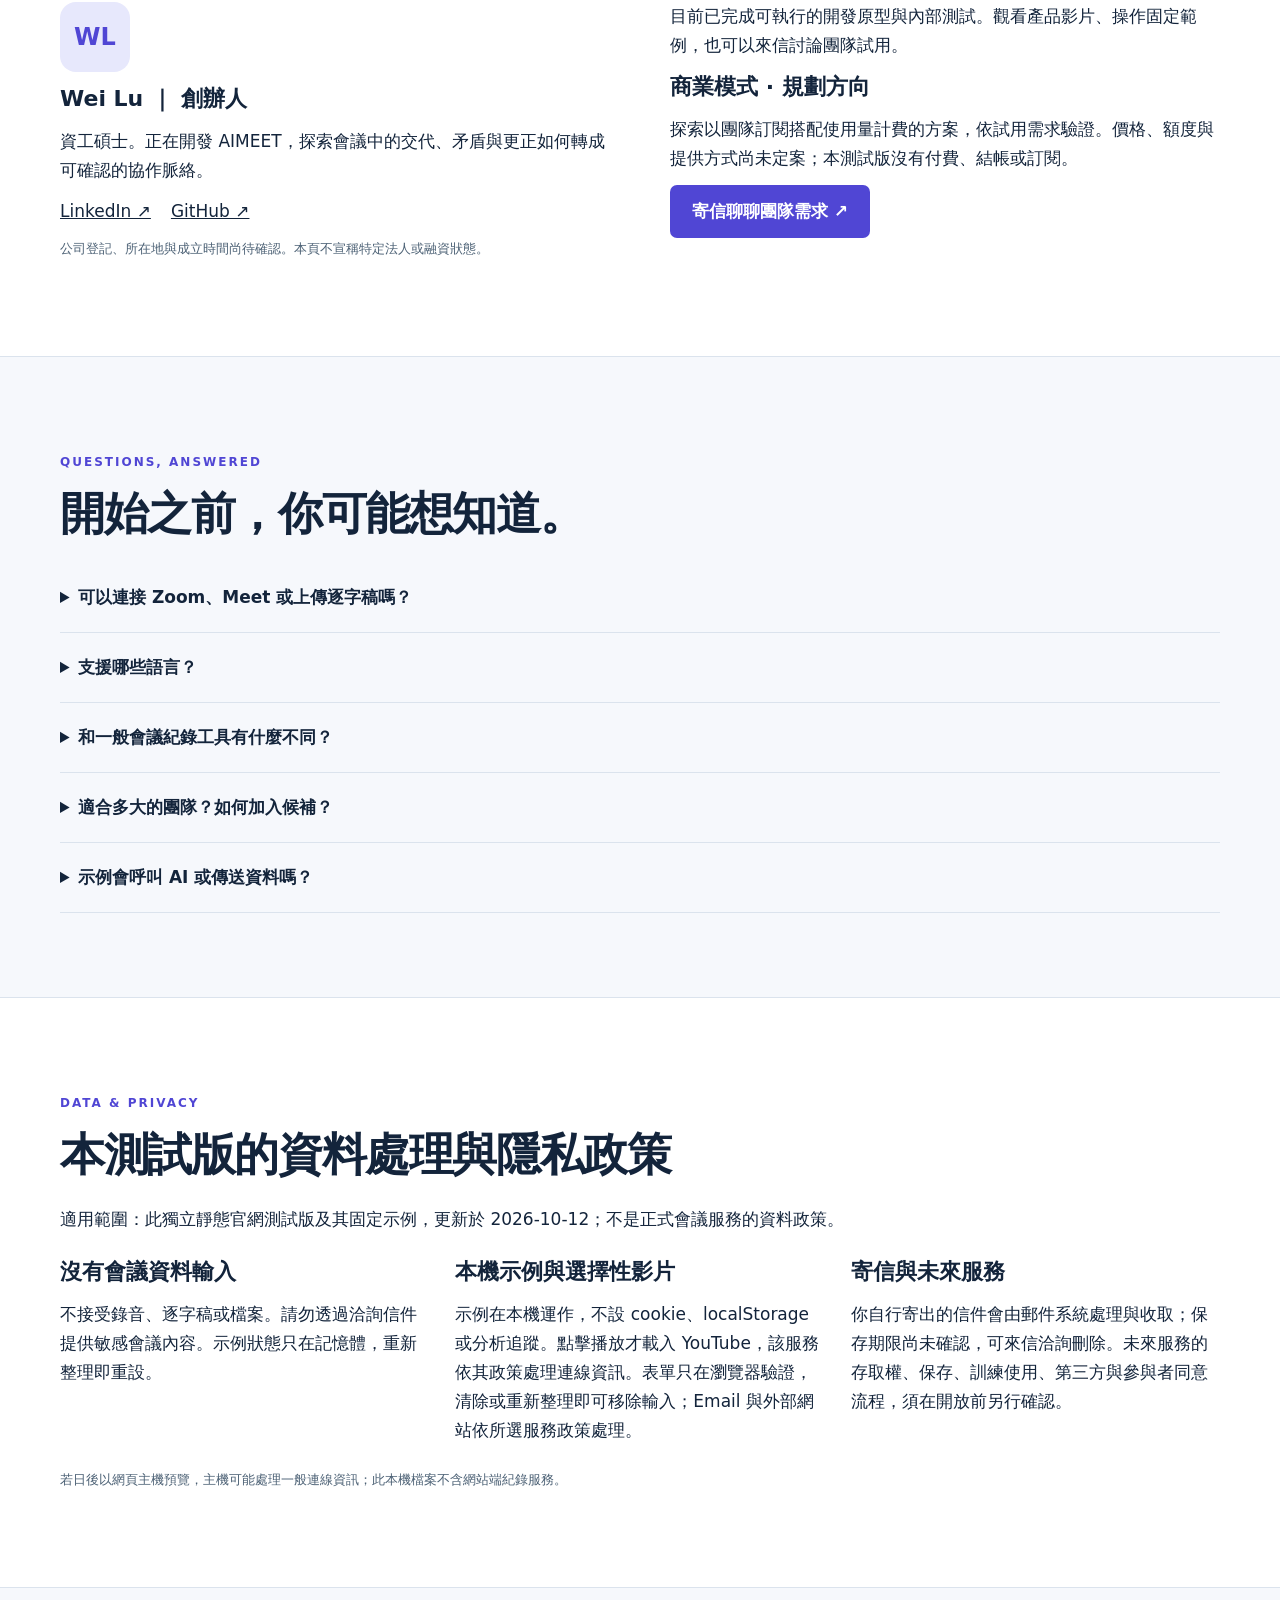
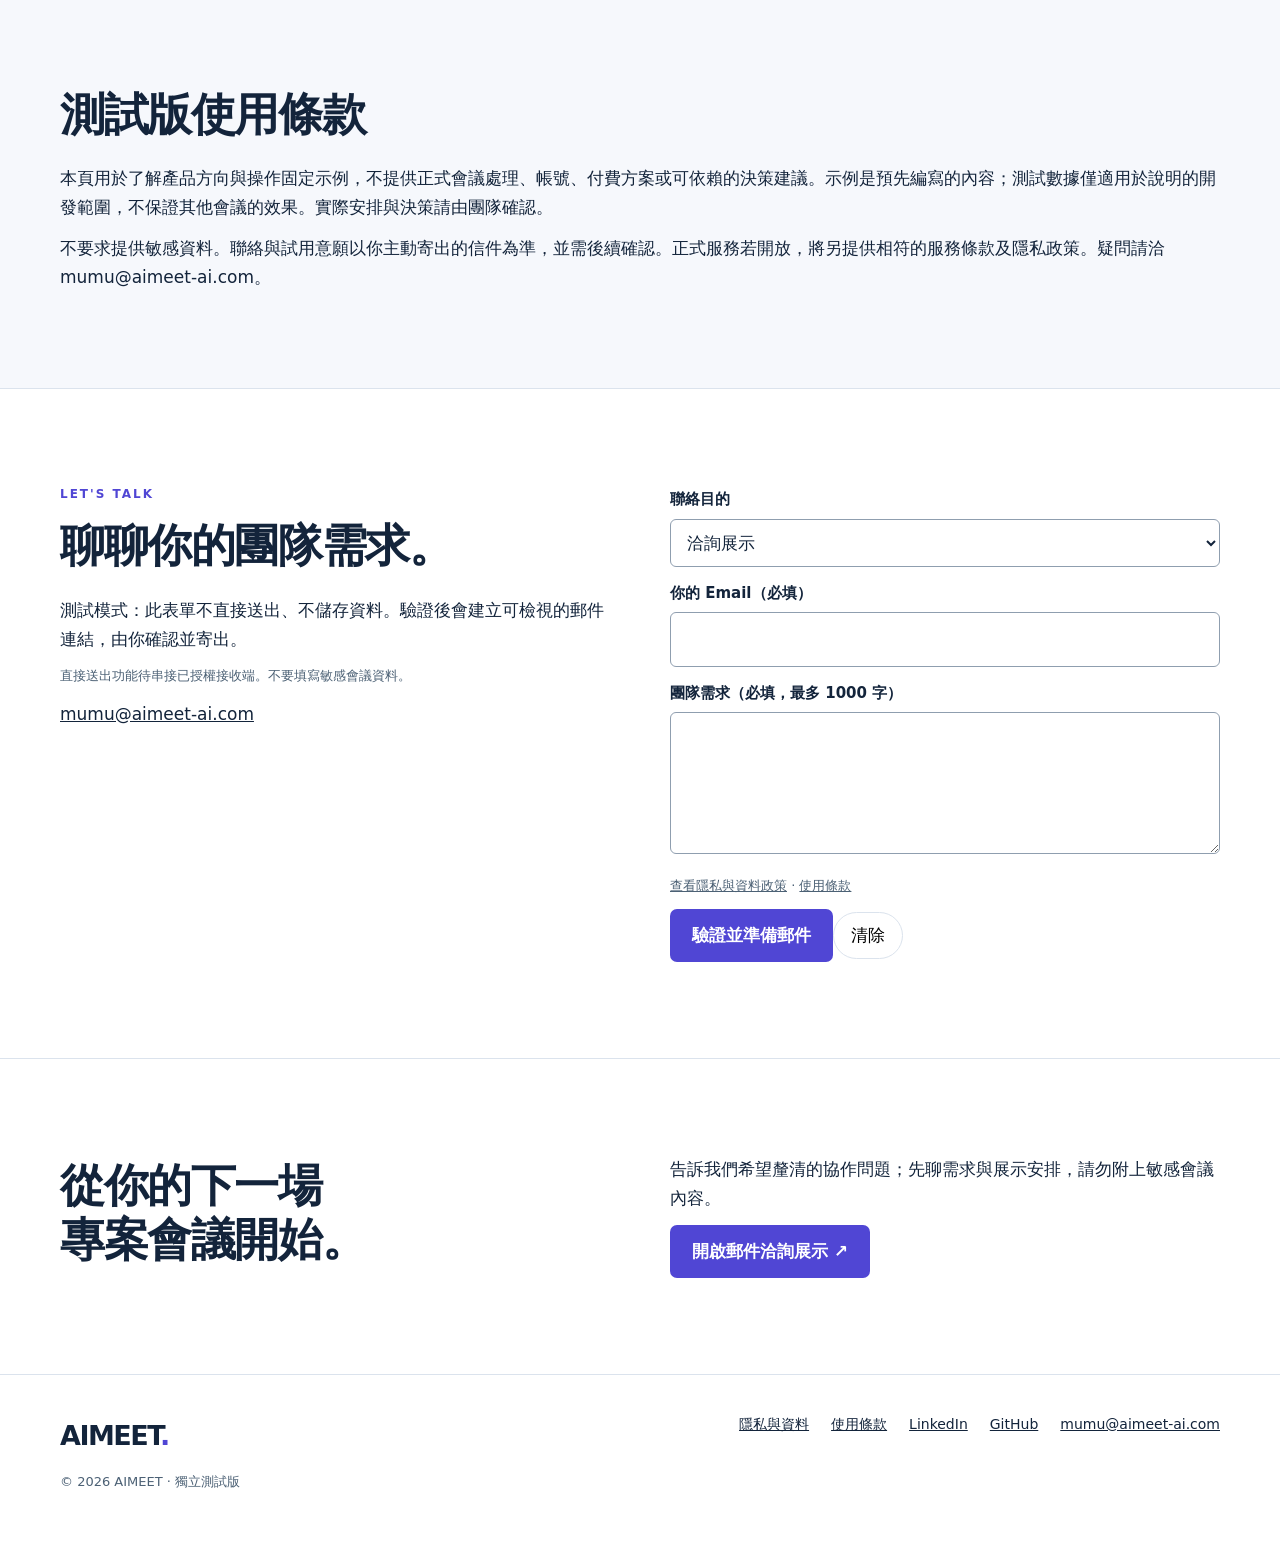
==== commit b85a5f6c: "Add verified product video and natural product copy" ====
--- a/preview/index.html
+++ b/preview/index.html
@@ -1,25 +1,25 @@
 <!doctype html>
 <html lang="zh-Hant">
 <head><meta charset="utf-8"><meta name="viewport" content="width=device-width,initial-scale=1"><meta name="robots" content="noindex,nofollow"><meta name="description" content="AIMEET 獨立測試版：整理會議交代、提醒矛盾、跟上更正。"><title>AIMEET — 把討論接成共識</title>
-<meta http-equiv="Content-Security-Policy" content="default-src 'none'; script-src 'unsafe-inline'; style-src 'unsafe-inline'; img-src data:; connect-src 'none'; font-src 'none'; form-action 'none'; base-uri 'none'">
+<meta http-equiv="Content-Security-Policy" content="default-src 'none'; script-src 'unsafe-inline'; style-src 'unsafe-inline'; img-src data:; connect-src 'none'; frame-src https://www.youtube-nocookie.com; font-src 'none'; form-action 'none'; base-uri 'none'">
 <style>
 :root{--ink:#13243b;--muted:#4c6175;--purple:#5046d4;--line:#dbe3ed;--paper:#f6f8fc}*{box-sizing:border-box}html{scroll-behavior:smooth;scroll-padding-top:90px}body{margin:0;font:17px/1.7 system-ui,-apple-system,"Segoe UI",sans-serif;color:var(--ink);background:white}a{color:inherit}button{font:inherit;cursor:pointer}a,button,summary{touch-action:manipulation}a:focus-visible,button:focus-visible,summary:focus-visible{outline:3px solid #e38800;outline-offset:5px}.wrap{width:min(1160px,calc(100% - 48px));margin:auto}.skip{position:absolute;left:12px;top:-80px;background:white;padding:12px;z-index:10}.skip:focus{top:12px}header{position:sticky;top:0;z-index:5;background:#fffffff2;border-bottom:1px solid var(--line)}.nav{display:flex;align-items:center;gap:28px;min-height:78px}.brand{font-weight:850;font-size:27px;letter-spacing:-1.5px;text-decoration:none}.brand span{color:var(--purple)}nav{display:flex;gap:24px;margin-left:auto}nav a{text-decoration:none;font-size:15px;font-weight:650}.lang{border:1px solid var(--line);border-radius:24px;background:white;padding:8px 17px;min-height:44px}.btn{display:inline-flex;align-items:center;justify-content:center;gap:14px;text-decoration:none;background:var(--purple);color:white;border:0;border-radius:7px;padding:12px 22px;font-weight:650;min-height:48px}.btn.light{color:var(--ink);background:white;border:1px solid var(--line)}.hero{padding:76px 0 86px;background:radial-gradient(ellipse at 90% 5%,#ddd5ff 0,transparent 48%),linear-gradient(125deg,#eefaff,#fff 55%)}.hero-grid{display:grid;grid-template-columns:1fr 1.1fr;gap:52px;align-items:center}.eyebrow{font:700 12px/1.5 system-ui;letter-spacing:2px;text-transform:uppercase;color:var(--purple)}h1{font-size:clamp(42px,4.8vw,68px);line-height:1.13;letter-spacing:-2.5px;margin:22px 0}h2{font-size:clamp(30px,3.5vw,46px);line-height:1.22;letter-spacing:-1.4px;margin:16px 0 22px}h3{font-size:22px;line-height:1.4;margin:12px 0}p{margin:12px 0}.lead{font-size:20px;color:var(--muted);max-width:600px}.actions{display:flex;gap:12px;flex-wrap:wrap;margin:28px 0 12px}.fine{font-size:13px;color:var(--muted)}.window{background:white;border:1px solid #d1d9e8;box-shadow:0 28px 60px #243e6225;border-radius:14px;overflow:hidden;transform:perspective(1800px) rotateY(-4deg)}.toolbar{background:#f0f3fa;padding:14px 22px;font-size:13px;display:flex;justify-content:space-between;border-bottom:1px solid var(--line)}.dot{display:inline-block;width:8px;height:8px;background:#6455df;border-radius:50%;margin-right:8px}.demo{padding:25px}.demo-title{font-size:13px;color:var(--muted);font-weight:700}.quote{padding:15px 18px;border-left:3px solid #6251d8;background:#f5f4ff;margin:16px 0}.state{font-size:12px;background:#e6f4ef;color:#175645;padding:4px 9px;border-radius:20px;display:inline-block}.state.warn{background:#fff0d9;color:#785000}.task{padding:18px;border:1px solid var(--line);border-radius:8px}.fields{display:grid;grid-template-columns:1fr 1fr;gap:12px}.fields small{display:block;color:var(--muted)}.controls{display:flex;gap:8px;flex-wrap:wrap;margin-top:18px}.controls button{background:#f5f7fb;border:1px solid #b9c7d8;border-radius:6px;padding:8px 14px;min-height:44px}.controls .active{background:var(--ink);color:white}.progress{display:flex;gap:4px;margin-bottom:20px}.progress i{height:3px;background:#e1e6ef;flex:1}.progress i.on{background:var(--purple)}section{padding:84px 0;border-top:1px solid var(--line)}.grid3{display:grid;grid-template-columns:repeat(3,1fr);gap:26px}.card{padding:27px;border:1px solid var(--line);border-radius:10px;background:white}.num{color:var(--purple);font:700 13px system-ui}.soft{background:var(--paper)}.dark{background:#112a43;color:white}.dark .eyebrow{color:#b6c2ff}.dark .fine,.dark .lead{color:#c4d2e3}.metrics{display:grid;grid-template-columns:.85fr 1.15fr;gap:50px;align-items:start}.big{font-size:70px;letter-spacing:-4px;font-weight:750;line-height:1.2}.big small{font-size:25px;letter-spacing:0;color:#bccbdd}table{border-collapse:collapse;width:100%;font-size:15px}th,td{padding:16px 10px;border-bottom:1px solid #466078;text-align:left}th{color:#c4d2e3;font-weight:550}.source{font-size:13px;padding:20px 0}.source a{color:#d6d8ff}details{border-bottom:1px solid var(--line);padding:20px 0}summary{font-weight:650;cursor:pointer}details p{color:var(--muted);max-width:900px}.split{display:grid;grid-template-columns:1fr 1fr;gap:60px}.avatar{width:70px;height:70px;background:#e7e8fc;color:var(--purple);border-radius:16px;display:grid;place-items:center;font-weight:750;font-size:24px}.links{display:flex;gap:20px}.policy{padding:25px;background:var(--paper);border-radius:8px;margin-top:20px}footer{padding:38px 0;border-top:1px solid var(--line)}.foot{display:flex;justify-content:space-between;gap:25px;flex-wrap:wrap}.legal{font-size:14px;display:flex;gap:22px;flex-wrap:wrap}[hidden]{display:none!important}@media(max-width:800px){.wrap{width:calc(100% - 32px)}.nav{gap:12px;flex-wrap:wrap;padding:14px 0}.lang{margin-left:auto}nav{order:3;width:100%;margin:0;justify-content:space-between;gap:10px}.hero{padding:46px 0}.hero-grid,.metrics,.split{grid-template-columns:1fr;gap:32px}.window{transform:none}.grid3{grid-template-columns:1fr}section{padding:54px 0}.big{font-size:55px}h1{letter-spacing:-1.5px}.toolbar{padding:12px}.demo{padding:18px}table{font-size:13px}th,td{padding:12px 5px}.nav .btn{display:none}}@media(prefers-reduced-motion:reduce){html{scroll-behavior:auto}}
 form label{display:block;font-size:15px;font-weight:650;margin:14px 0 6px}input,select,textarea{width:100%;padding:12px;border:1px solid #8f9eaf;border-radius:6px;background:white;color:var(--ink);font:inherit}input:focus-visible,select:focus-visible,textarea:focus-visible{outline:3px solid #e38800;outline-offset:2px}button:disabled{opacity:.5;cursor:default}</style></head><body><a class="skip" href="#main" data-zh="跳至主要內容" data-en="Skip to content">跳至主要內容</a>
 <header><div class="wrap nav"><a class="brand" href="#main">AIMEET<span>.</span></a><nav aria-label="Primary"><a href="#product" data-zh="產品" data-en="Product">產品</a><a href="#use" data-zh="使用情境" data-en="Use cases">使用情境</a><a href="#results" data-zh="測試成果" data-en="Evidence">測試成果</a><a href="#team" data-zh="團隊" data-en="Team">團隊</a></nav><button class="lang" id="lang" aria-label="Switch to English">EN</button><a class="btn" href="#contact" data-zh="展示洽詢 ↓" data-en="Discuss a demo ↓">展示洽詢 ↓</a></div></header>
 <main id="main"><div class="hero"><div class="wrap hero-grid"><div><p class="eyebrow" data-zh="獨立官網測試版 · 內部開發驗證" data-en="Independent website preview · Internal validation">獨立官網測試版 · 內部開發驗證</p><h1 data-zh="話題往前走，<br>決定跟得上。" data-en="Keep the discussion moving.<br>Keep decisions aligned.">話題往前走，<br>決定跟得上。</h1><p class="lead" data-zh="從對話整理事項、負責人與期限。看見前後矛盾，跟上明確更正，讓團隊知道下一步。" data-en="Bring tasks, owners and deadlines together. Surface conflicting statements and follow explicit corrections so teams can see the next step.">從對話整理事項、負責人與期限。看見前後矛盾，跟上明確更正，讓團隊知道下一步。</p><div class="actions"><a class="btn" href="#demo" data-zh="操作固定示例 ↓" data-en="Try the fixed example ↓">操作固定示例 ↓</a><a class="btn light" href="#contact" data-zh="試用意願 ↓" data-en="Beta interest ↓">試用意願 ↓</a></div><p class="fine" data-zh="信件由你的郵件程式寄出；不會自動報名。" data-en="Your email app sends the message; no automatic signup.">信件由你的郵件程式寄出；不會自動報名。</p></div>
 <div class="window" id="demo"><div class="toolbar"><span><i class="dot"></i>AIMEET / Decision workspace</span><span data-zh="固定示例" data-en="Fixed example">固定示例</span></div><div class="demo"><div class="progress" aria-hidden="true"><i class="on"></i><i></i><i></i></div><div class="demo-title" data-zh="專案同步 · 逐步查看三句對話" data-en="Project sync · Explore three statements">專案同步 · 逐步查看三句對話</div><div id="demo-output" aria-live="polite" aria-atomic="true"></div><div class="controls"><button id="prev" data-zh="← 上一步" data-en="← Previous">← 上一步</button><button id="next" class="active" data-zh="下一句 →" data-en="Next statement →">下一句 →</button><button id="reset" data-zh="重設" data-en="Reset">重設</button></div><p class="fine" data-zh="純本機預設內容，不是實際 AI 推理。沒有上傳、錄音或會議文字輸入。" data-en="Browser-local preset content, not live AI inference. No uploads, recording or meeting-text input.">純本機預設內容，不是實際 AI 推理。沒有上傳、錄音或文字輸入。</p></div></div></div></div>
-<section id="product"><div class="wrap"><p class="eyebrow">HOW IT WORKS</p><h2 data-zh="把交代，接回同一條脈絡。" data-en="Keep every change in the same thread.">把交代，接回同一條脈絡。</h2><div class="grid3"><article class="card"><span class="num">01 / CAPTURE</span><h3 data-zh="整理交代" data-en="Capture commitments">整理交代</h3><p data-zh="從對話找出事項、負責人與期限。此測試版只使用預設的示例對話。" data-en="Identify tasks, owners and deadlines from a conversation. This preview uses only preset example dialogue.">從對話找出事項、負責人與期限。此測試版只使用預設的示例對話。</p></article><article class="card"><span class="num">02 / CLARIFY</span><h3 data-zh="提醒矛盾" data-en="Surface conflicts">提醒矛盾</h3><p data-zh="比對同一事項的前後說法，保留需要團隊確認的分歧，不替團隊決定。" data-en="Compare statements about the same task. Flag differences for the team to confirm rather than deciding for them.">比對同一事項的前後說法，保留需要團隊確認的分歧，不替團隊決定。</p></article><article class="card"><span class="num">03 / UPDATE</span><h3 data-zh="跟上更正" data-en="Follow corrections">跟上更正</h3><p data-zh="依明確更正更新結果，保留原先說法與解決狀態，讓交接有跡可循。" data-en="Update the result after an explicit correction and retain earlier statements and resolution status for a traceable handoff.">依明確更正更新結果，保留原先說法與解決狀態，讓交接有跡可循。</p></article></div></div></section>
+<section id="video"><div class="wrap split"><div><p class="eyebrow">PRODUCT WALKTHROUGH / 52 SEC</p><h2 data-zh="看看它在會議中怎麼工作。" data-en="See it working in a meeting.">看看它在會議中怎麼工作。</h2><p data-zh="影片來自 AIMEET 專案 README：結合會議畫面與對話，追蹤分工，提醒需要確認的矛盾。" data-en="The video is linked from the AIMEET README: combine meeting visuals and dialogue, track assignments and flag conflicts for confirmation.">影片來自 AIMEET 專案 README：結合會議畫面與對話，追蹤分工，提醒需要確認的矛盾。</p><a href="https://www.youtube.com/watch?v=27ZzpMc-uB0" data-zh="在 YouTube 開啟原始影片 ↗" data-en="Open the original on YouTube ↗">在 YouTube 開啟原始影片 ↗</a></div><div class="card"><h3>AIMEET / Live meeting assistant</h3><button class="btn" id="load-video" data-zh="▶ 載入產品展示影片" data-en="▶ Load product video">▶ 載入產品展示影片</button><p class="fine" data-zh="點擊後才連線到 YouTube，適用其資料政策。不自動播放或傳送表單內容。影片為中文，下方固定示例提供中英文逐步說明。" data-en="Connects to YouTube only after a click, under its data policy. No autoplay or form data is sent. The video is in Chinese; the fixed example provides bilingual steps.">點擊後才連線到 YouTube，適用其資料政策。不自動播放或傳送表單內容。影片為中文，下方固定示例提供中英文逐步說明。</p></div></div></section><section id="product"><div class="wrap"><p class="eyebrow">HOW IT WORKS</p><h2 data-zh="把交代，接回同一條脈絡。" data-en="Keep every change in the same thread.">把交代，接回同一條脈絡。</h2><div class="grid3"><article class="card"><span class="num">01 / CAPTURE</span><h3 data-zh="整理交代" data-en="Capture commitments">整理交代</h3><p data-zh="從對話找出事項、負責人與期限。此測試版只使用預設的示例對話。" data-en="Identify tasks, owners and deadlines from a conversation. This preview uses only preset example dialogue.">從對話找出事項、負責人與期限。此測試版只使用預設的示例對話。</p></article><article class="card"><span class="num">02 / CLARIFY</span><h3 data-zh="提醒矛盾" data-en="Surface conflicts">提醒矛盾</h3><p data-zh="比對同一事項的前後說法，保留需要團隊確認的分歧，不替團隊決定。" data-en="Compare statements about the same task. Flag differences for the team to confirm rather than deciding for them.">比對同一事項的前後說法，保留需要團隊確認的分歧，不替團隊決定。</p></article><article class="card"><span class="num">03 / UPDATE</span><h3 data-zh="跟上更正" data-en="Follow corrections">跟上更正</h3><p data-zh="依明確更正更新結果，保留原先說法與解決狀態，讓交接有跡可循。" data-en="Update the result after an explicit correction and retain earlier statements and resolution status for a traceable handoff.">依明確更正更新結果，保留原先說法與解決狀態，讓交接有跡可循。</p></article></div></div></section>
 <section class="soft" id="use"><div class="wrap"><p class="eyebrow">BUILT AROUND THE HANDOFF</p><h2 data-zh="少一點「我以為」，多一點一起完成。" data-en="Less ambiguity. A clearer handoff.">少一點「我以為」，多一點一起完成。</h2><p class="lead" data-zh="優先探索以專案協作的產品、工程與設計團隊。以下是目標使用情境，並非客戶案例或已驗證效益。" data-en="The initial focus is project-based product, engineering and design teams. These are intended use cases, not customer stories or proven benefits.">優先探索以專案協作的產品、工程與設計團隊。以下是目標使用情境，並非客戶案例或已驗證效益。</p><div class="grid3"><article class="card"><h3 data-zh="專案同步" data-en="Project syncs">專案同步</h3><p data-zh="把口頭交代整理為可確認的安排，減少交接時找不到負責人的情況。" data-en="Turn spoken commitments into arrangements the team can confirm, including who owns each next step.">把口頭交代整理為可確認的安排，減少交接時找不到負責人的情況。</p></article><article class="card"><h3 data-zh="跨角色協作" data-en="Cross-functional work">跨角色協作</h3><p data-zh="不同角色對同一交付說出不同期限時，把需要釐清的地方放到眼前。" data-en="Bring conflicting deadlines for the same deliverable into view across roles.">不同角色對同一交付說出不同期限時，把需要釐清的地方放到眼前。</p></article><article class="card"><h3 data-zh="變更與交接" data-en="Changes and handoffs">變更與交接</h3><p data-zh="改期或換人後，看見最新安排與原始脈絡，保留確認的依據。" data-en="See the latest arrangement after a schedule or owner change, alongside the context for confirmation.">改期或換人後，看見最新安排與原始脈絡，保留確認的依據。</p></article></div></div></section>
 <section class="dark" id="results"><div class="wrap"><p class="eyebrow">DEVELOPMENT EVIDENCE</p><h2 data-zh="把能驗證的進展，放在桌上。" data-en="Put verifiable progress on the table.">把能驗證的進展，放在桌上。</h2><div class="metrics"><div><p data-zh="20 秒處理窗口 · p95 延遲" data-en="20-second processing windows · p95 latency">20 秒處理窗口 · p95 延遲</p><div class="big">17.9 <small>→</small> 6.4<small>s</small></div><p class="fine" data-zh="r1 至 r7 的合併優化結果，包含多項變更；不是單一快取 A/B，也不是每次回應保證。" data-en="Combined optimizations from r1 to r7, involving multiple changes. Not a cache-only A/B test or a response-time guarantee.">r1 至 r7 的合併優化結果，包含多項變更；不是單一快取 A/B，也不是每次回應保證。</p></div><div><table><caption data-zh="矛盾提醒 · 開發測試" data-en="Conflict alerts · Development test">矛盾提醒 · 開發測試</caption><thead><tr><th data-zh="模式" data-en="Mode">模式</th><th>Precision</th><th>Recall</th><th>F1</th></tr></thead><tbody><tr><td data-zh="即時 · 20 秒" data-en="Immediate · 20s">即時 · 20 秒</td><td>0.89</td><td>57 / 66</td><td>0.88</td></tr><tr><td data-zh="彙整 · 2 分鐘" data-en="Summary · 2 min">彙整 · 2 分鐘</td><td>0.91</td><td>53 / 66</td><td>0.85</td></tr></tbody></table><p class="fine" data-zh="66 為相關事件的重複評估次數，不是 66 位客戶或獨立案例。不能以 precision 推算整體誤報率。" data-en="66 counts repeated evaluations of relevant events, not 66 customers or independent cases. Precision does not establish an overall false-positive rate.">66 為相關事件的重複評估次數，不是 66 位客戶或獨立案例。不能以 precision 推算整體誤報率。</p></div></div><div class="source"><p data-zh="測試範圍：ICSI Bmr005 英文會議底稿與植入事件的內部開發測試。尚未提供中文會議驗證、普遍準確率或完整負責人／期限抽取準確度；不與 task-link 或 FinalOwner 指標混用。" data-en="Scope: internal development tests using the English ICSI Bmr005 meeting and injected events. Chinese meeting validation, general accuracy and complete owner/deadline extraction accuracy are not established. These results are separate from task-link and FinalOwner metrics.">測試範圍：ICSI Bmr005 英文會議底稿與植入事件的內部開發測試。尚未提供中文會議驗證、普遍準確率或完整負責人／期限抽取準確度；不與 task-link 或 FinalOwner 指標混用。</p><a href="https://github.com/Weiqd7779/Aimeet" data-zh="查看開發專案 ↗" data-en="View the development project ↗">查看開發專案 ↗</a><p data-zh="證據索引：開發測試簡報 libfile_0858a8f56cb8819193269c2530e44ba8；本測試版數值依已確認摘要呈現。完整報告可來信洽詢。" data-en="Evidence index: development-test presentation libfile_0858a8f56cb8819193269c2530e44ba8. This preview uses the confirmed summary; email to discuss the full report.">證據索引：開發測試簡報 libfile_0858a8f56cb8819193269c2530e44ba8；本測試版數值依已確認摘要呈現。完整報告可來信洽詢。</p></div></div></section>
-<section id="team"><div class="wrap split"><div><p class="eyebrow">THE BUILDER</p><h2 data-zh="讓討論有清楚的去向。" data-en="Give conversations a clear next step.">讓討論有清楚的去向。</h2><div class="avatar" aria-hidden="true">WL</div><h3 data-zh="Wei Lu ｜ 創辦人" data-en="Wei Lu | Founder">Wei Lu ｜ 創辦人</h3><p data-zh="資工碩士。正在開發 AIMEET，探索會議中的交代、矛盾與更正如何轉成可確認的協作脈絡。" data-en="Master's degree in computer science. Building AIMEET to explore how commitments, conflicts and corrections in meetings can become context teams can confirm.">資工碩士。正在開發 AIMEET，探索會議中的交代、矛盾與更正如何轉成可確認的協作脈絡。</p><div class="links"><a href="https://linkedin.com/in/weiweilulu">LinkedIn ↗</a><a href="https://github.com/Weiqd7779">GitHub ↗</a></div><p class="fine" data-zh="公司登記、所在地與成立時間尚待確認。本頁不宣稱特定法人或融資狀態。" data-en="Company registration, location and founding date await confirmation. This page makes no claim about a legal entity or funding status.">公司登記、所在地與成立時間尚待確認。本頁不宣稱特定法人或融資狀態。</p></div><div><p class="eyebrow">EARLY STAGE</p><h2 data-zh="先驗證問題，再定義方案。" data-en="Validate the need. Shape the offering.">先驗證問題，再定義方案。</h2><p data-zh="目前為開發測試階段。官網可體驗固定範例；正式試用開放、客戶回饋與候補統計尚未確認。" data-en="Currently in development testing. This website offers a fixed example; service availability, customer feedback and waitlist counts are not confirmed.">目前為開發測試階段。官網可體驗固定範例；正式試用開放、客戶回饋與候補統計尚未確認。</p><h3 data-zh="商業模式 · 規劃方向" data-en="Business model · Proposed direction">商業模式 · 規劃方向</h3><p data-zh="探索以團隊訂閱搭配使用量計費的方案，依試用需求驗證。價格、額度與提供方式尚未定案；本測試版沒有付費、結帳或訂閱。" data-en="Explore team subscriptions with usage-based pricing, subject to validation with prospective users. Prices, allowances and delivery are undecided. This preview has no payments, checkout or subscriptions.">探索以團隊訂閱搭配使用量計費的方案，依試用需求驗證。價格、額度與提供方式尚未定案；本測試版沒有付費、結帳或訂閱。</p><a class="btn" href="mailto:mumu@aimeet-ai.com?subject=AIMEET%20Team%20Needs" data-zh="寄信聊聊團隊需求 ↗" data-en="Email your team needs ↗">寄信聊聊團隊需求 ↗</a></div></div></section>
+<section id="team"><div class="wrap split"><div><p class="eyebrow">THE BUILDER</p><h2 data-zh="讓討論有清楚的去向。" data-en="Give conversations a clear next step.">讓討論有清楚的去向。</h2><div class="avatar" aria-hidden="true">WL</div><h3 data-zh="Wei Lu ｜ 創辦人" data-en="Wei Lu | Founder">Wei Lu ｜ 創辦人</h3><p data-zh="資工碩士。正在開發 AIMEET，探索會議中的交代、矛盾與更正如何轉成可確認的協作脈絡。" data-en="Master's degree in computer science. Building AIMEET to explore how commitments, conflicts and corrections in meetings can become context teams can confirm.">資工碩士。正在開發 AIMEET，探索會議中的交代、矛盾與更正如何轉成可確認的協作脈絡。</p><div class="links"><a href="https://linkedin.com/in/weiweilulu">LinkedIn ↗</a><a href="https://github.com/Weiqd7779">GitHub ↗</a></div><p class="fine" data-zh="公司登記、所在地與成立時間尚待確認。本頁不宣稱特定法人或融資狀態。" data-en="Company registration, location and founding date await confirmation. This page makes no claim about a legal entity or funding status.">公司登記、所在地與成立時間尚待確認。本頁不宣稱特定法人或融資狀態。</p></div><div><p class="eyebrow">EARLY STAGE</p><h2 data-zh="先驗證問題，再定義方案。" data-en="Validate the need. Shape the offering.">先驗證問題，再定義方案。</h2><p data-zh="目前已完成可執行的開發原型與內部測試。觀看產品影片、操作固定範例，也可以來信討論團隊試用。" data-en="An executable development prototype and internal tests are available. Watch the product video, explore the fixed example, or email to discuss a team trial.">目前已完成可執行的開發原型與內部測試。觀看產品影片、操作固定範例，也可以來信討論團隊試用。</p><h3 data-zh="商業模式 · 規劃方向" data-en="Business model · Proposed direction">商業模式 · 規劃方向</h3><p data-zh="探索以團隊訂閱搭配使用量計費的方案，依試用需求驗證。價格、額度與提供方式尚未定案；本測試版沒有付費、結帳或訂閱。" data-en="Explore team subscriptions with usage-based pricing, subject to validation with prospective users. Prices, allowances and delivery are undecided. This preview has no payments, checkout or subscriptions.">探索以團隊訂閱搭配使用量計費的方案，依試用需求驗證。價格、額度與提供方式尚未定案；本測試版沒有付費、結帳或訂閱。</p><a class="btn" href="mailto:mumu@aimeet-ai.com?subject=AIMEET%20Team%20Needs" data-zh="寄信聊聊團隊需求 ↗" data-en="Email your team needs ↗">寄信聊聊團隊需求 ↗</a></div></div></section>
 <section class="soft" id="faq"><div class="wrap"><p class="eyebrow">QUESTIONS, ANSWERED</p><h2 data-zh="開始之前，你可能想知道。" data-en="Before you get started.">開始之前，你可能想知道。</h2>
-<details><summary data-zh="可以連接 Zoom、Meet 或上傳逐字稿嗎？" data-en="Can I connect Zoom or Meet, or upload a transcript?">可以連接 Zoom、Meet 或上傳逐字稿嗎？</summary><p data-zh="本測試版沒有會議平台連接、上傳或錄音。僅播放固定範例；正式接入方式尚待確認，歡迎寄信洽詢。" data-en="This preview has no platform integrations, uploads or recording. It plays fixed examples only. Service input methods are not confirmed; email to discuss them.">本測試版沒有會議平台連接、上傳或錄音。僅播放固定範例；正式接入方式尚待確認，歡迎寄信洽詢。</p></details>
-<details><summary data-zh="支援哪些語言？" data-en="Which languages are supported?">支援哪些語言？</summary><p data-zh="網站與固定示例提供繁體中文、英文。開發測試以英文會議底稿為基礎；中文產品效果與語言支援範圍尚未驗證。" data-en="The website and fixed example are available in Traditional Chinese and English. Development tests use an English meeting; Chinese performance and production language coverage are unverified.">網站與固定示例提供繁體中文、英文。開發測試以英文會議底稿為基礎；中文產品效果與語言支援範圍尚未驗證。</p></details>
-<details><summary data-zh="和一般會議紀錄工具有什麼不同？" data-en="How does this differ from meeting notes?">和一般會議紀錄工具有什麼不同？</summary><p data-zh="產品方向是追蹤交代的變化與需要確認的矛盾，讓負責人和期限的脈絡保持連續。固定示例展示設計方向，不是實際客戶效益證明。" data-en="The product direction focuses on changing commitments and conflicts that need confirmation, preserving context for owners and deadlines. The fixed example illustrates the design direction, not proven customer benefits.">產品方向是追蹤交代的變化與需要確認的矛盾，讓負責人和期限的脈絡保持連續。固定示例展示設計方向，不是實際客戶效益證明。</p></details>
-<details><summary data-zh="適合多大的團隊？如何加入候補？" data-en="What team size is suitable, and how do I express interest?">適合多大的團隊？如何加入候補？</summary><p data-zh="優先探索專案協作團隊，尚未驗證最佳人數規模。點選試用意願按鈕會開啟郵件程式；寄信後另行確認，不會自動建立帳號或加入名單。" data-en="The focus is project-based teams; an ideal team size is not established. Beta-interest buttons open your email app. Any arrangement is confirmed separately after you send a message; no account or waitlist entry is created automatically.">優先探索專案協作團隊，尚未驗證最佳人數規模。點選試用意願按鈕會開啟郵件程式；寄信後另行確認，不會自動建立帳號或加入名單。</p></details>
-<details><summary data-zh="示例會呼叫 AI 或傳送資料嗎？" data-en="Does the example call AI or send data?">示例會呼叫 AI 或傳送資料嗎？</summary><p data-zh="不會。示例只切換瀏覽器記憶體中的固定文字。沒有 API、追蹤器或表單資料接收服務，也不保存示例操作。" data-en="No. The example only switches preset text in browser memory. There is no API, tracker or form-receiving service, and example actions are not saved.">不會。示例只切換瀏覽器記憶體中的固定文字。沒有 API、追蹤器或表單收集服務，也不保存示例操作。</p></details>
+<details><summary data-zh="可以連接 Zoom、Meet 或上傳逐字稿嗎？" data-en="Can I connect Zoom or Meet, or upload a transcript?">可以連接 Zoom、Meet 或上傳逐字稿嗎？</summary><p data-zh="開發原型在 Chrome 或 Edge 中擷取麥克風、分享分頁的聲音與畫面，經後端轉錄與分析，再將提醒與報告送回介面。這個官網提供影片與固定範例；試用安排可透過聯絡區洽詢。" data-en="The development prototype captures microphone audio and shared-tab audio and visuals in Chrome or Edge. The backend transcribes and analyzes the stream, then returns alerts and reports. This website offers the video and a fixed example; use the contact section to discuss a trial.">開發原型在 Chrome 或 Edge 中擷取麥克風、分享分頁的聲音與畫面，經後端轉錄與分析，再將提醒與報告送回介面。這個官網提供影片與固定範例；試用安排可透過聯絡區洽詢。</p></details>
+<details><summary data-zh="支援哪些語言？" data-en="Which languages are supported?">支援哪些語言？</summary><p data-zh="網站和固定示例提供繁體中文、英文；產品影片展示中文操作。量化測試採英文會議底稿，中文會議效果會另外評估。" data-en="The website and fixed example support Traditional Chinese and English; the product video demonstrates Chinese operation. Quantitative tests use an English meeting; Chinese meeting performance will be evaluated separately.">網站和固定示例提供繁體中文、英文；產品影片展示中文操作。量化測試採英文會議底稿，中文會議效果會另外評估。</p></details>
+<details><summary data-zh="和一般會議紀錄工具有什麼不同？" data-en="How does this differ from meeting notes?">和一般會議紀錄工具有什麼不同？</summary><p data-zh="AIMEET 追蹤負責人和期限，對照前後說法，遇到矛盾時提醒團隊確認，再跟上明確更正。" data-en="AIMEET tracks owners and deadlines, compares statements, flags conflicts for team confirmation, and follows explicit corrections.">AIMEET 追蹤負責人和期限，對照前後說法，遇到矛盾時提醒團隊確認，再跟上明確更正。</p></details>
+<details><summary data-zh="適合多大的團隊？如何加入候補？" data-en="What team size is suitable, and how do I express interest?">適合多大的團隊？如何加入候補？</summary><p data-zh="適合需要追蹤分工與變更的產品、工程及設計團隊。在聯絡區描述團隊的會議情境，準備試用意願郵件，再一起確認試用安排。" data-en="For product, engineering and design teams that track assignments and changes. Describe your meeting needs in the contact section and prepare a beta-interest email to discuss trial arrangements.">適合需要追蹤分工與變更的產品、工程及設計團隊。在聯絡區描述團隊的會議情境，準備試用意願郵件，再一起確認試用安排。</p></details>
+<details><summary data-zh="示例會呼叫 AI 或傳送資料嗎？" data-en="Does the example call AI or send data?">示例會呼叫 AI 或傳送資料嗎？</summary><p data-zh="互動示例在瀏覽器中切換固定內容，不呼叫 AI 或傳送操作資料。影片在點擊後才載入 YouTube；聯絡表單驗證後提供郵件草稿連結。" data-en="The interactive example switches preset content locally without calling AI or sending action data. YouTube loads after you click the video button. The contact form validates your input and prepares an email draft link.">不會。示例只切換瀏覽器記憶體中的固定文字。沒有 API、追蹤器或表單收集服務，也不保存示例操作。</p></details>
 </div></section>
-<section id="privacy"><div class="wrap"><p class="eyebrow">DATA & PRIVACY</p><h2 data-zh="本測試版的資料處理與隱私政策" data-en="Data handling and privacy for this preview">本測試版的資料處理與隱私政策</h2><p data-zh="適用範圍：此獨立靜態官網測試版及其固定示例，更新於 2026-10-12；不是正式會議服務的資料政策。" data-en="Scope: this independent static website preview and its fixed example, updated 2026-10-12. This is not a data policy for a production meeting service.">適用範圍：此獨立靜態官網測試版及其固定示例，更新於 2026-10-12；不是正式會議服務的資料政策。</p><div class="grid3"><div><h3 data-zh="沒有會議資料輸入" data-en="No meeting input">沒有會議資料輸入</h3><p data-zh="不接受錄音、逐字稿或檔案。請勿透過洽詢信件提供敏感會議內容。示例狀態只在記憶體，重新整理即重設。" data-en="No recordings, transcripts or files are accepted. Do not include sensitive meeting content in inquiries. Example state exists only in memory and resets on reload.">不接受錄音、逐字稿或檔案。請勿透過洽詢信件提供敏感會議內容。示例狀態只在記憶體，重新整理即重設。</p></div><div><h3 data-zh="沒有模型或第三方處理" data-en="No model or third-party processing">沒有模型或第三方處理</h3><p data-zh="本頁不把示例操作傳給模型，不設 cookie、localStorage 或分析追蹤。外部連結及寄信會由所選網站／郵件服務依其政策處理。" data-en="The page does not send example actions to a model and sets no cookies, localStorage or analytics. External links and email use the selected website or mail service under its policies.">本頁不把示例操作傳給模型，不設 cookie、localStorage 或分析追蹤。外部連結及寄信會由所選網站／郵件服務依其政策處理。</p></div><div><h3 data-zh="寄信與未來服務" data-en="Email and future service">寄信與未來服務</h3><p data-zh="你自行寄出的信件會由郵件系統處理與收取；保存期限尚未確認，可來信洽詢刪除。未來服務的存取權、保存、訓練使用、第三方與參與者同意流程，須在開放前另行確認。" data-en="Messages you send are processed and received through email systems. Retention is unconfirmed; email to discuss deletion. Future service access, retention, training use, third parties and participant consent must be defined before launch.">你自行寄出的信件會由郵件系統處理與收取；保存期限尚未確認，可來信洽詢刪除。未來服務的存取權、保存、訓練使用、第三方與參與者同意流程，須在開放前另行確認。</p></div></div><p class="fine" data-zh="若日後以網頁主機預覽，主機可能處理一般連線資訊；此本機檔案不含網站端紀錄服務。" data-en="If later hosted, the host may process ordinary connection information. This local file includes no website logging service.">若日後以網頁主機預覽，主機可能處理一般連線資訊；此本機檔案不含網站端紀錄服務。</p></div></section>
+<section id="privacy"><div class="wrap"><p class="eyebrow">DATA & PRIVACY</p><h2 data-zh="本測試版的資料處理與隱私政策" data-en="Data handling and privacy for this preview">本測試版的資料處理與隱私政策</h2><p data-zh="適用範圍：此獨立靜態官網測試版及其固定示例，更新於 2026-10-12；不是正式會議服務的資料政策。" data-en="Scope: this independent static website preview and its fixed example, updated 2026-10-12. This is not a data policy for a production meeting service.">適用範圍：此獨立靜態官網測試版及其固定示例，更新於 2026-10-12；不是正式會議服務的資料政策。</p><div class="grid3"><div><h3 data-zh="沒有會議資料輸入" data-en="No meeting input">沒有會議資料輸入</h3><p data-zh="不接受錄音、逐字稿或檔案。請勿透過洽詢信件提供敏感會議內容。示例狀態只在記憶體，重新整理即重設。" data-en="No recordings, transcripts or files are accepted. Do not include sensitive meeting content in inquiries. Example state exists only in memory and resets on reload.">不接受錄音、逐字稿或檔案。請勿透過洽詢信件提供敏感會議內容。示例狀態只在記憶體，重新整理即重設。</p></div><div><h3 data-zh="本機示例與選擇性影片" data-en="Local example and optional video">本機示例與選擇性影片</h3><p data-zh="示例在本機運作，不設 cookie、localStorage 或分析追蹤。點擊播放才載入 YouTube，該服務依其政策處理連線資訊。表單只在瀏覽器驗證，清除或重新整理即可移除輸入；Email 與外部網站依所選服務政策處理。" data-en="Example actions stay local; this page sets no cookies, localStorage or analytics. YouTube loads only after a play click and handles connection information under its policy. Form validation stays in the browser; clear or reload to remove input. Email and external sites follow their own policies.">示例在本機運作，不設 cookie、localStorage 或分析追蹤。點擊播放才載入 YouTube，該服務依其政策處理連線資訊。表單只在瀏覽器驗證，清除或重新整理即可移除輸入；Email 與外部網站依所選服務政策處理。</p></div><div><h3 data-zh="寄信與未來服務" data-en="Email and future service">寄信與未來服務</h3><p data-zh="你自行寄出的信件會由郵件系統處理與收取；保存期限尚未確認，可來信洽詢刪除。未來服務的存取權、保存、訓練使用、第三方與參與者同意流程，須在開放前另行確認。" data-en="Messages you send are processed and received through email systems. Retention is unconfirmed; email to discuss deletion. Future service access, retention, training use, third parties and participant consent must be defined before launch.">你自行寄出的信件會由郵件系統處理與收取；保存期限尚未確認，可來信洽詢刪除。未來服務的存取權、保存、訓練使用、第三方與參與者同意流程，須在開放前另行確認。</p></div></div><p class="fine" data-zh="若日後以網頁主機預覽，主機可能處理一般連線資訊；此本機檔案不含網站端紀錄服務。" data-en="If later hosted, the host may process ordinary connection information. This local file includes no website logging service.">若日後以網頁主機預覽，主機可能處理一般連線資訊；此本機檔案不含網站端紀錄服務。</p></div></section>
 <section id="terms" class="soft"><div class="wrap"><h2 data-zh="測試版使用條款" data-en="Preview terms">測試版使用條款</h2><p data-zh="本頁用於了解產品方向與操作固定示例，不提供正式會議處理、帳號、付費方案或可依賴的決策建議。示例是預先編寫的內容；測試數據僅適用於說明的開發範圍，不保證其他會議的效果。實際安排與決策請由團隊確認。" data-en="This page explains the product direction and provides a fixed example. It offers no production meeting processing, accounts, paid plans or decision advice to rely on. Example content is prewritten; test metrics apply only to the stated development scope and do not guarantee results for other meetings. Teams should confirm real arrangements and decisions.">本頁用於了解產品方向與操作固定示例，不提供正式會議處理、帳號、付費方案或可依賴的決策建議。示例是預先編寫的內容；測試數據僅適用於說明的開發範圍，不保證其他會議的效果。實際安排與決策請由團隊確認。</p><p data-zh="不要求提供敏感資料。聯絡與試用意願以你主動寄出的信件為準，並需後續確認。正式服務若開放，將另提供相符的服務條款及隱私政策。疑問請洽 mumu@aimeet-ai.com。" data-en="Sensitive data is not requested. Contact and beta interest depend on an email you choose to send and require follow-up confirmation. A future production service will need its own matching terms and privacy policy. Questions: mumu@aimeet-ai.com.">不要求提供敏感資料。聯絡與試用意願以你主動寄出的信件為準，並需後續確認。正式服務若開放，將另提供相符的服務條款及隱私政策。疑問請洽 mumu@aimeet-ai.com。</p></div></section>
 <section id="contact"><div class="wrap split"><div><p class="eyebrow">LET'S TALK</p><h2 data-zh="聊聊你的團隊需求。" data-en="Tell us what your team needs.">聊聊你的團隊需求。</h2><p data-zh="測試模式：此表單不直接送出、不儲存資料。驗證後會建立可檢視的郵件連結，由你確認並寄出。" data-en="Test mode: this form does not submit or store data. After validation, it creates an email link for you to review and send.">測試模式：此表單不直接送出、不儲存資料。驗證後會建立可檢視的郵件連結，由你確認並寄出。</p><p class="fine" data-zh="直接送出功能待串接已授權接收端。不要填寫敏感會議資料。" data-en="Direct submission awaits an authorized receiving service. Do not enter sensitive meeting content.">直接送出功能待串接已授權接收端。不要填寫敏感會議資料。</p><a href="mailto:mumu@aimeet-ai.com">mumu@aimeet-ai.com</a></div><form id="inquiry"><label for="purpose" data-zh="聯絡目的" data-en="Purpose">聯絡目的</label><select id="purpose" required><option value="Demo" data-zh="洽詢展示" data-en="Discuss a demo">洽詢展示</option><option value="Beta interest" data-zh="試用意願" data-en="Beta interest">試用意願</option></select><label for="email" data-zh="你的 Email（必填）" data-en="Your email (required)">你的 Email（必填）</label><input id="email" type="email" maxlength="160" autocomplete="email" required><label for="message" data-zh="團隊需求（必填，最多 1000 字）" data-en="Team needs (required, up to 1000 characters)">團隊需求（必填，最多 1000 字）</label><textarea id="message" rows="4" maxlength="1000" required></textarea><p class="fine"><a href="privacy.html" data-zh="查看隱私與資料政策" data-en="Read privacy & data policy">查看隱私與資料政策</a> · <a href="terms.html" data-zh="使用條款" data-en="Terms">使用條款</a></p><button class="btn" type="submit" data-zh="驗證並準備郵件" data-en="Validate and prepare email">驗證並準備郵件</button><button class="lang" type="reset" data-zh="清除" data-en="Clear">清除</button><p id="form-status" role="status" class="fine"></p><a id="email-draft" class="btn light" hidden data-zh="開啟郵件程式（尚未寄出） ↗" data-en="Open email app (not sent) ↗">開啟郵件程式（尚未寄出） ↗</a></form></div></section><section><div class="wrap split"><h2 data-zh="從你的下一場<br>專案會議開始。" data-en="Start with your next<br>project conversation.">從你的下一場<br>專案會議開始。</h2><div><p data-zh="告訴我們希望釐清的協作問題；先聊需求與展示安排，請勿附上敏感會議內容。" data-en="Tell us about the collaboration problem you want to clarify. Discuss needs and a demo arrangement first; do not attach sensitive meeting content.">告訴我們希望釐清的協作問題；先聊需求與展示安排，請勿附上敏感會議內容。</p><a class="btn" href="mailto:mumu@aimeet-ai.com?subject=AIMEET%20Demo" data-zh="開啟郵件洽詢展示 ↗" data-en="Open email to discuss a demo ↗">開啟郵件洽詢展示 ↗</a></div></div></section></main>
 <footer><div class="wrap foot"><div><a class="brand" href="#main">AIMEET<span>.</span></a><p class="fine" data-zh="© 2026 AIMEET · 獨立測試版" data-en="© 2026 AIMEET · Independent preview">© 2026 AIMEET · 獨立測試版</p></div><div class="legal"><a href="privacy.html" data-zh="隱私與資料" data-en="Privacy & data">隱私與資料</a><a href="terms.html" data-zh="使用條款" data-en="Terms">使用條款</a><a href="https://linkedin.com/in/weiweilulu">LinkedIn</a><a href="https://github.com/Weiqd7779">GitHub</a><a href="mailto:mumu@aimeet-ai.com">mumu@aimeet-ai.com</a></div></div></footer>
@@ -41,4 +41,5 @@
 inquiry.addEventListener('submit',event=>{event.preventDefault();const email=document.getElementById('email'),message=document.getElementById('message');message.setCustomValidity(message.value.trim()?'':(language==='zh'?'請描述團隊需求。':'Please describe your team needs.'));if(!inquiry.reportValidity())return;draft.href='mailto:mumu@aimeet-ai.com?subject='+encodeURIComponent('AIMEET '+document.getElementById('purpose').value)+'&body='+encodeURIComponent('Reply email: '+email.value.trim()+'\n\n'+message.value.trim());draft.hidden=false;status.textContent=language==='zh'?'郵件草稿連結已準備。尚未送出；請開啟郵件程式檢查後寄出。':'Email draft link ready. Nothing has been sent; open your email app to review and send.';});
 document.getElementById('message').addEventListener('input',event=>event.target.setCustomValidity(''));
 document.getElementById('lang').addEventListener('click',clearDraft);
+document.getElementById("load-video").addEventListener("click",()=>{const frame=document.createElement("iframe");frame.src="https://www.youtube-nocookie.com/embed/27ZzpMc-uB0";frame.title=language==="zh"?"AIMEET 產品展示":"AIMEET product walkthrough";frame.style="width:100%;aspect-ratio:16/9;border:0";frame.allow="fullscreen; picture-in-picture";frame.referrerPolicy="strict-origin-when-cross-origin";document.getElementById("load-video").replaceWith(frame);});
 </script></body></html>
